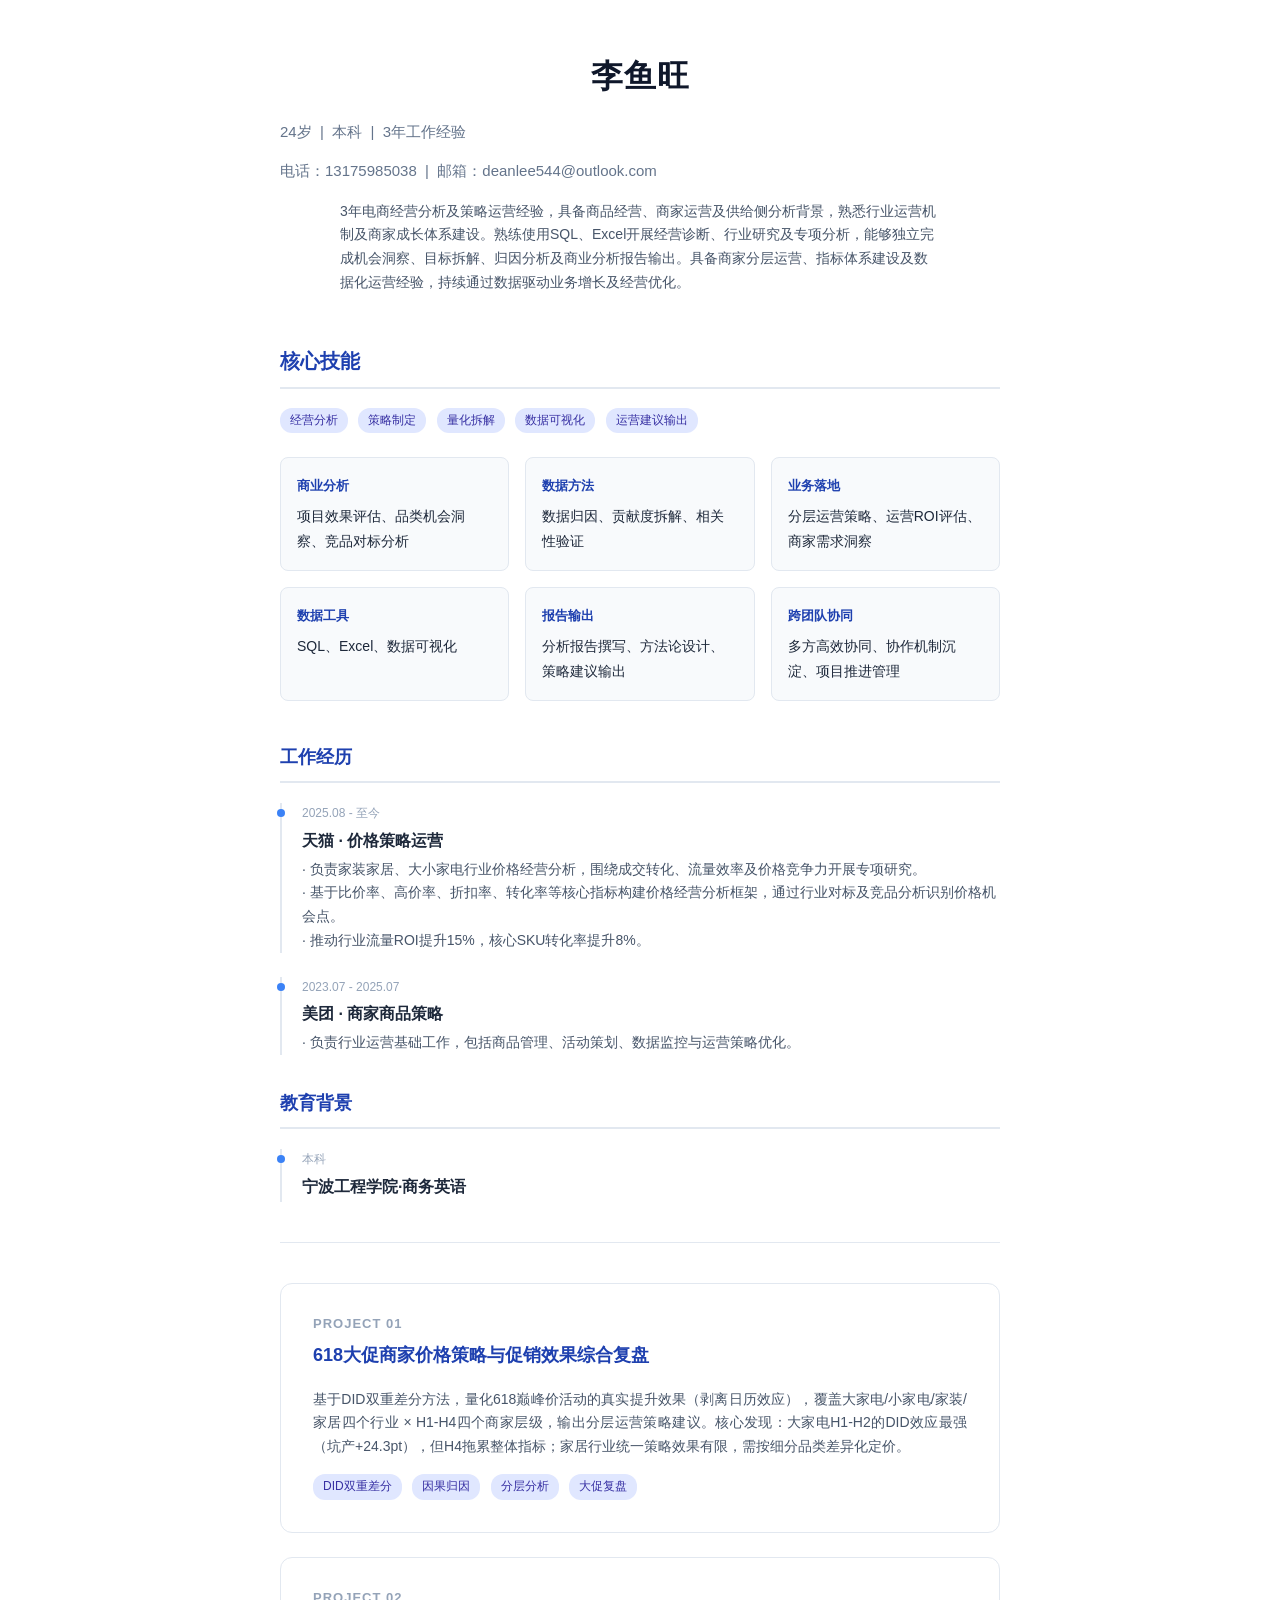
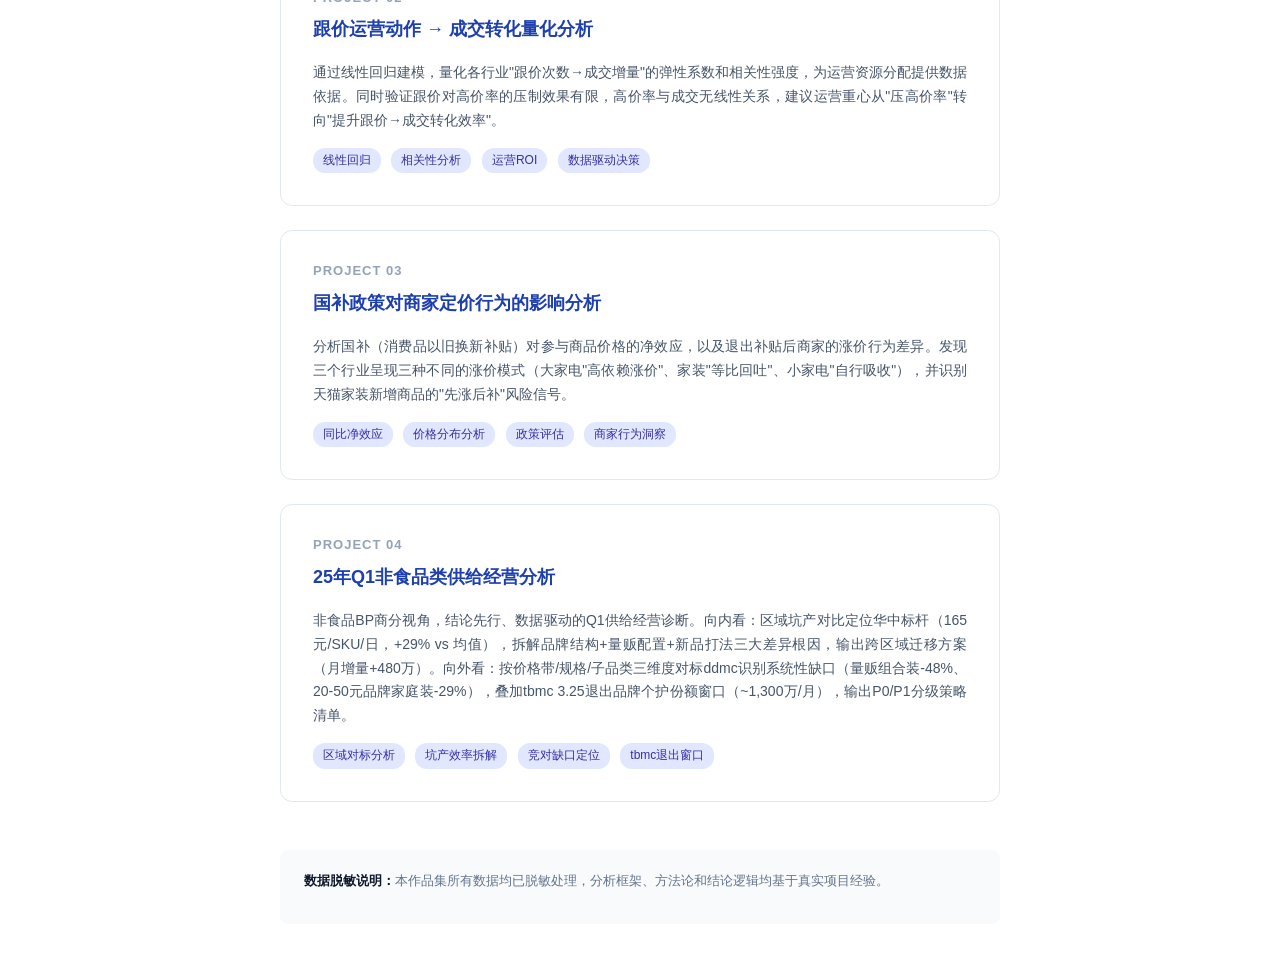
==== index.html @ 80c56539 "用户编辑简历内容，修复格式" ====
<!DOCTYPE html>
<html lang="zh-CN">
<head>
<meta charset="UTF-8">
<meta name="viewport" content="width=device-width, initial-scale=1.0">
<link rel="stylesheet" href="style.css">
<style>
  body { max-width: 800px; }
  .hero { text-align: center; margin-bottom: 48px; }
  .hero h1 { font-size: 32px; margin-bottom: 12px; }
  .hero p { color: #64748b; font-size: 15px; }
  .project-card {
    border: 1px solid #e2e8f0;
    border-radius: 12px;
    padding: 28px 32px;
    margin-bottom: 24px;
    transition: box-shadow 0.2s;
    background: #fff;
  }
  .project-card:hover {
    box-shadow: 0 4px 16px rgba(0,0,0,0.08);
  }
  .project-card h2 {
    margin-top: 0;
    border-bottom: none;
    padding-bottom: 0;
    font-size: 18px;
    color: #1e40af;
  }
  .project-card h2 a {
    color: #1e40af;
    text-decoration: none;
  }
  .project-card h2 a:hover {
    text-decoration: underline;
  }
  .project-num {
    font-size: 13px;
    color: #94a3b8;
    font-weight: 600;
    margin-bottom: 4px;
    letter-spacing: 1px;
  }
  .project-desc {
    color: #475569;
    font-size: 14px;
    line-height: 1.7;
    margin-bottom: 12px;
  }
  .project-tags {
    margin-top: 8px;
  }
  .capability {
    margin-top: 40px;
  }
  .capability-grid {
    display: grid;
    grid-template-columns: repeat(3, 1fr);
    gap: 16px;
    margin-top: 20px;
  }
  .cap-item {
    background: #f8fafc;
    border: 1px solid #e2e8f0;
    border-radius: 8px;
    padding: 16px;
    font-size: 14px;
  }
  .cap-item strong {
    display: block;
    font-size: 13px;
    color: #1e40af;
    margin-bottom: 6px;
  }
  .note {
    margin-top: 48px;
    padding: 20px 24px;
    background: #f8fafc;
    border-radius: 8px;
    font-size: 13px;
    color: #64748b;
    line-height: 1.7;
  }
</style>
</head>
<body>

<div class="hero">
  <h1>李鱼旺</h1>
  <p>24岁 &nbsp;|&nbsp; 本科 &nbsp;|&nbsp; 3年工作经验</p>
  <p>电话：13175985038 &nbsp;|&nbsp; 邮箱：deanlee544@outlook.com</p>
  <p style="margin-top:16px;color:#475569;font-size:14px;max-width:600px;margin-left:auto;margin-right:auto;line-height:1.7;text-align:left;">
  3年电商经营分析及策略运营经验，具备商品经营、商家运营及供给侧分析背景，熟悉行业运营机制及商家成长体系建设。熟练使用SQL、Excel开展经营诊断、行业研究及专项分析，能够独立完成机会洞察、目标拆解、归因分析及商业分析报告输出。具备商家分层运营、指标体系建设及数据化运营经验，持续通过数据驱动业务增长及经营优化。
  </p>
</div>

<div class="capability">
  <h2 style="border-bottom:2px solid #e2e8f0;padding-bottom:8px;">核心技能</h2>
  <span class="method-tag">经营分析</span>
    <span class="method-tag">策略制定</span>
    <span class="method-tag">量化拆解</span>
    <span class="method-tag">数据可视化</span>
    <span class="method-tag">运营建议输出</span>
  <div class="capability-grid">
    <div class="cap-item">
      <strong>商业分析</strong>
      项目效果评估、品类机会洞察、竞品对标分析
    </div>
    <div class="cap-item">
      <strong>数据方法</strong>
      数据归因、贡献度拆解、相关性验证
    </div>
    <div class="cap-item">
      <strong>业务落地</strong>
      分层运营策略、运营ROI评估、商家需求洞察
    </div>
    <div class="cap-item">
      <strong>数据工具</strong>
      SQL、Excel、数据可视化
    </div>
    <div class="cap-item">
      <strong>报告输出</strong>
      分析报告撰写、方法论设计、策略建议输出
    </div>
    <div class="cap-item">
      <strong>跨团队协同</strong>
      多方高效协同、协作机制沉淀、项目推进管理
    </div>
  </div>
</div>

<div style="max-width:800px;margin:0 auto;">
  <h2 style="border-bottom:2px solid #e2e8f0;padding-bottom:8px;font-size:18px;color:#1e40af;">工作经历</h2>
  <div style="margin-top:20px;">
    <div style="border-left:2px solid #e2e8f0;padding-left:20px;margin-bottom:24px;position:relative;">
      <div style="position:absolute;left:-5px;top:6px;width:8px;height:8px;background:#3b82f6;border-radius:50%;"></div>
      <div style="font-size:12px;color:#94a3b8;">2025.08 - 至今</div>
      <div style="font-weight:600;color:#1e293b;margin:2px 0;">天猫 · 价格策略运营</div>
      <div style="font-size:14px;color:#475569;line-height:1.7;"> · 负责家装家居、大小家电行业价格经营分析，围绕成交转化、流量效率及价格竞争力开展专项研究。</div>
      <div style="font-size:14px;color:#475569;line-height:1.7;"> · 基于比价率、高价率、折扣率、转化率等核心指标构建价格经营分析框架，通过行业对标及竞品分析识别价格机会点。</div>
      <div style="font-size:14px;color:#475569;line-height:1.7;"> · 推动行业流量ROI提升15%，核心SKU转化率提升8%。</div>
    </div>
    <div style="border-left:2px solid #e2e8f0;padding-left:20px;margin-bottom:24px;position:relative;">
      <div style="position:absolute;left:-5px;top:6px;width:8px;height:8px;background:#3b82f6;border-radius:50%;"></div>
      <div style="font-size:12px;color:#94a3b8;">2023.07 - 2025.07</div>
      <div style="font-weight:600;color:#1e293b;margin:2px 0;">美团 · 商家商品策略</div>
      <div style="font-size:14px;color:#475569;line-height:1.7;">· 负责行业运营基础工作，包括商品管理、活动策划、数据监控与运营策略优化。</div>
    </div>
  </div>

  <h2 style="border-bottom:2px solid #e2e8f0;padding-bottom:8px;font-size:18px;color:#1e40af;margin-top:32px;">教育背景</h2>
  <div style="margin-top:20px;">
    <div style="border-left:2px solid #e2e8f0;padding-left:20px;margin-bottom:24px;position:relative;">
      <div style="position:absolute;left:-5px;top:6px;width:8px;height:8px;background:#3b82f6;border-radius:50%;"></div>
      <div style="font-size:12px;color:#94a3b8;">本科</div>
      <div style="font-weight:600;color:#1e293b;margin:2px 0;">宁波工程学院·商务英语</div>
    </div>
  </div>

<hr style="border:none;border-top:1px solid #e2e8f0;margin:40px 0;">

<div class="project-card">
  <div class="project-num">PROJECT 01</div>
  <h2><a href="01_618大促商家价格策略与促销效果复盘.html">618大促商家价格策略与促销效果综合复盘</a></h2>
  <p class="project-desc">
    基于DID双重差分方法，量化618巅峰价活动的真实提升效果（剥离日历效应），覆盖大家电/小家电/家装/家居四个行业 × H1-H4四个商家层级，输出分层运营策略建议。核心发现：大家电H1-H2的DID效应最强（坑产+24.3pt），但H4拖累整体指标；家居行业统一策略效果有限，需按细分品类差异化定价。
  </p>
  <div class="project-tags">
    <span class="method-tag">DID双重差分</span>
    <span class="method-tag">因果归因</span>
    <span class="method-tag">分层分析</span>
    <span class="method-tag">大促复盘</span>
  </div>
</div>

<div class="project-card">
  <div class="project-num">PROJECT 02</div>
  <h2><a href="02_跟价运营动作与成交转化量化分析.html">跟价运营动作 → 成交转化量化分析</a></h2>
  <p class="project-desc">
    通过线性回归建模，量化各行业"跟价次数→成交增量"的弹性系数和相关性强度，为运营资源分配提供数据依据。同时验证跟价对高价率的压制效果有限，高价率与成交无线性关系，建议运营重心从"压高价率"转向"提升跟价→成交转化效率"。
  </p>
  <div class="project-tags">
    <span class="method-tag">线性回归</span>
    <span class="method-tag">相关性分析</span>
    <span class="method-tag">运营ROI</span>
    <span class="method-tag">数据驱动决策</span>
  </div>
</div>

<div class="project-card">
  <div class="project-num">PROJECT 03</div>
  <h2><a href="03_国补政策对商家定价行为的影响分析.html">国补政策对商家定价行为的影响分析</a></h2>
  <p class="project-desc">
    分析国补（消费品以旧换新补贴）对参与商品价格的净效应，以及退出补贴后商家的涨价行为差异。发现三个行业呈现三种不同的涨价模式（大家电"高依赖涨价"、家装"等比回吐"、小家电"自行吸收"），并识别天猫家装新增商品的"先涨后补"风险信号。
  </p>
  <div class="project-tags">
    <span class="method-tag">同比净效应</span>
    <span class="method-tag">价格分布分析</span>
    <span class="method-tag">政策评估</span>
    <span class="method-tag">商家行为洞察</span>
  </div>
</div>

<div class="project-card">
  <div class="project-num">PROJECT 04</div>
  <h2><a href="04_非食品类机会点分析与运营策略.html">25年Q1非食品类供给经营分析</a></h2>
  <p class="project-desc">
    非食品BP商分视角，结论先行、数据驱动的Q1供给经营诊断。向内看：区域坑产对比定位华中标杆（165元/SKU/日，+29% vs 均值），拆解品牌结构+量贩配置+新品打法三大差异根因，输出跨区域迁移方案（月增量+480万）。向外看：按价格带/规格/子品类三维度对标ddmc识别系统性缺口（量贩组合装-48%、20-50元品牌家庭装-29%），叠加tbmc 3.25退出品牌个护份额窗口（~1,300万/月），输出P0/P1分级策略清单。
  </p>
  <div class="project-tags">
    <span class="method-tag">区域对标分析</span>
    <span class="method-tag">坑产效率拆解</span>
    <span class="method-tag">竞对缺口定位</span>
    <span class="method-tag">tbmc退出窗口</span>
  </div>
</div>

<div class="note">
  <p><strong>数据脱敏说明：</strong>本作品集所有数据均已脱敏处理，分析框架、方法论和结论逻辑均基于真实项目经验。</p>
</div>

</body>
</html>
---- style.css ----
* {
  margin: 0;
  padding: 0;
  box-sizing: border-box;
}
body {
  font-family: "PingFang SC", "Hiragino Sans GB", "Microsoft YaHei", "Noto Sans SC", sans-serif;
  line-height: 1.8;
  color: #1e293b;
  background: #ffffff;
  max-width: 900px;
  margin: 0 auto;
  padding: 48px 40px;
}
h1 {
  font-size: 28px;
  color: #0f172a;
  margin-bottom: 4px;
  letter-spacing: 1px;
}
h2 {
  font-size: 20px;
  color: #1e40af;
  margin-top: 40px;
  margin-bottom: 16px;
  padding-bottom: 8px;
  border-bottom: 2px solid #e2e8f0;
}
h3 {
  font-size: 16px;
  color: #334155;
  margin-top: 28px;
  margin-bottom: 12px;
}
p {
  margin-bottom: 12px;
  text-align: justify;
}
table {
  width: 100%;
  border-collapse: collapse;
  margin: 16px 0;
  font-size: 14px;
}
th {
  background: #f1f5f9;
  color: #334155;
  font-weight: 600;
  padding: 10px 12px;
  text-align: center;
  border: 1px solid #e2e8f0;
}
td {
  padding: 8px 12px;
  text-align: center;
  border: 1px solid #e2e8f0;
}
tr:nth-child(even) td {
  background: #f8fafc;
}
ul, ol {
  margin: 12px 0 12px 24px;
}
li {
  margin-bottom: 6px;
}
strong {
  color: #0f172a;
}
.meta {
  color: #64748b;
  font-size: 13px;
  margin-bottom: 8px;
}
.highlight-box {
  background: #eff6ff;
  border-left: 4px solid #3b82f6;
  padding: 16px 20px;
  margin: 20px 0;
  border-radius: 0 8px 8px 0;
}
.highlight-box p {
  margin-bottom: 4px;
}
.warning-box {
  background: #fffbeb;
  border-left: 4px solid #f59e0b;
  padding: 16px 20px;
  margin: 20px 0;
  border-radius: 0 8px 8px 0;
}
.insight-box {
  background: #f0fdf4;
  border-left: 4px solid #22c55e;
  padding: 16px 20px;
  margin: 20px 0;
  border-radius: 0 8px 8px 0;
}
.chart-container {
  margin: 24px 0;
  padding: 20px;
  background: #fafbfc;
  border-radius: 8px;
  border: 1px solid #e2e8f0;
}
.chart-title {
  font-size: 14px;
  font-weight: 600;
  color: #334155;
  margin-bottom: 12px;
  text-align: center;
}
.kpi-grid {
  display: grid;
  grid-template-columns: repeat(4, 1fr);
  gap: 16px;
  margin: 24px 0;
}
.kpi-card {
  background: #f8fafc;
  border: 1px solid #e2e8f0;
  border-radius: 8px;
  padding: 16px;
  text-align: center;
}
.kpi-value {
  font-size: 28px;
  font-weight: 700;
  color: #1e40af;
}
.kpi-label {
  font-size: 12px;
  color: #64748b;
  margin-top: 4px;
}
.kpi-change {
  font-size: 12px;
  margin-top: 4px;
}
.kpi-change.up { color: #16a34a; }
.kpi-change.down { color: #dc2626; }
.footer {
  margin-top: 48px;
  padding-top: 16px;
  border-top: 1px solid #e2e8f0;
  font-size: 12px;
  color: #94a3b8;
  text-align: center;
}
.method-tag {
  display: inline-block;
  background: #e0e7ff;
  color: #3730a3;
  font-size: 12px;
  padding: 2px 10px;
  border-radius: 12px;
  margin-right: 6px;
  margin-bottom: 4px;
}
.section-intro {
  color: #475569;
  font-size: 14px;
  margin-bottom: 20px;
}
@media print {
  body { max-width: 100%; padding: 20px; }
  h2 { page-break-before: auto; }
  .chart-container { page-break-inside: avoid; }
  table { page-break-inside: avoid; }
}
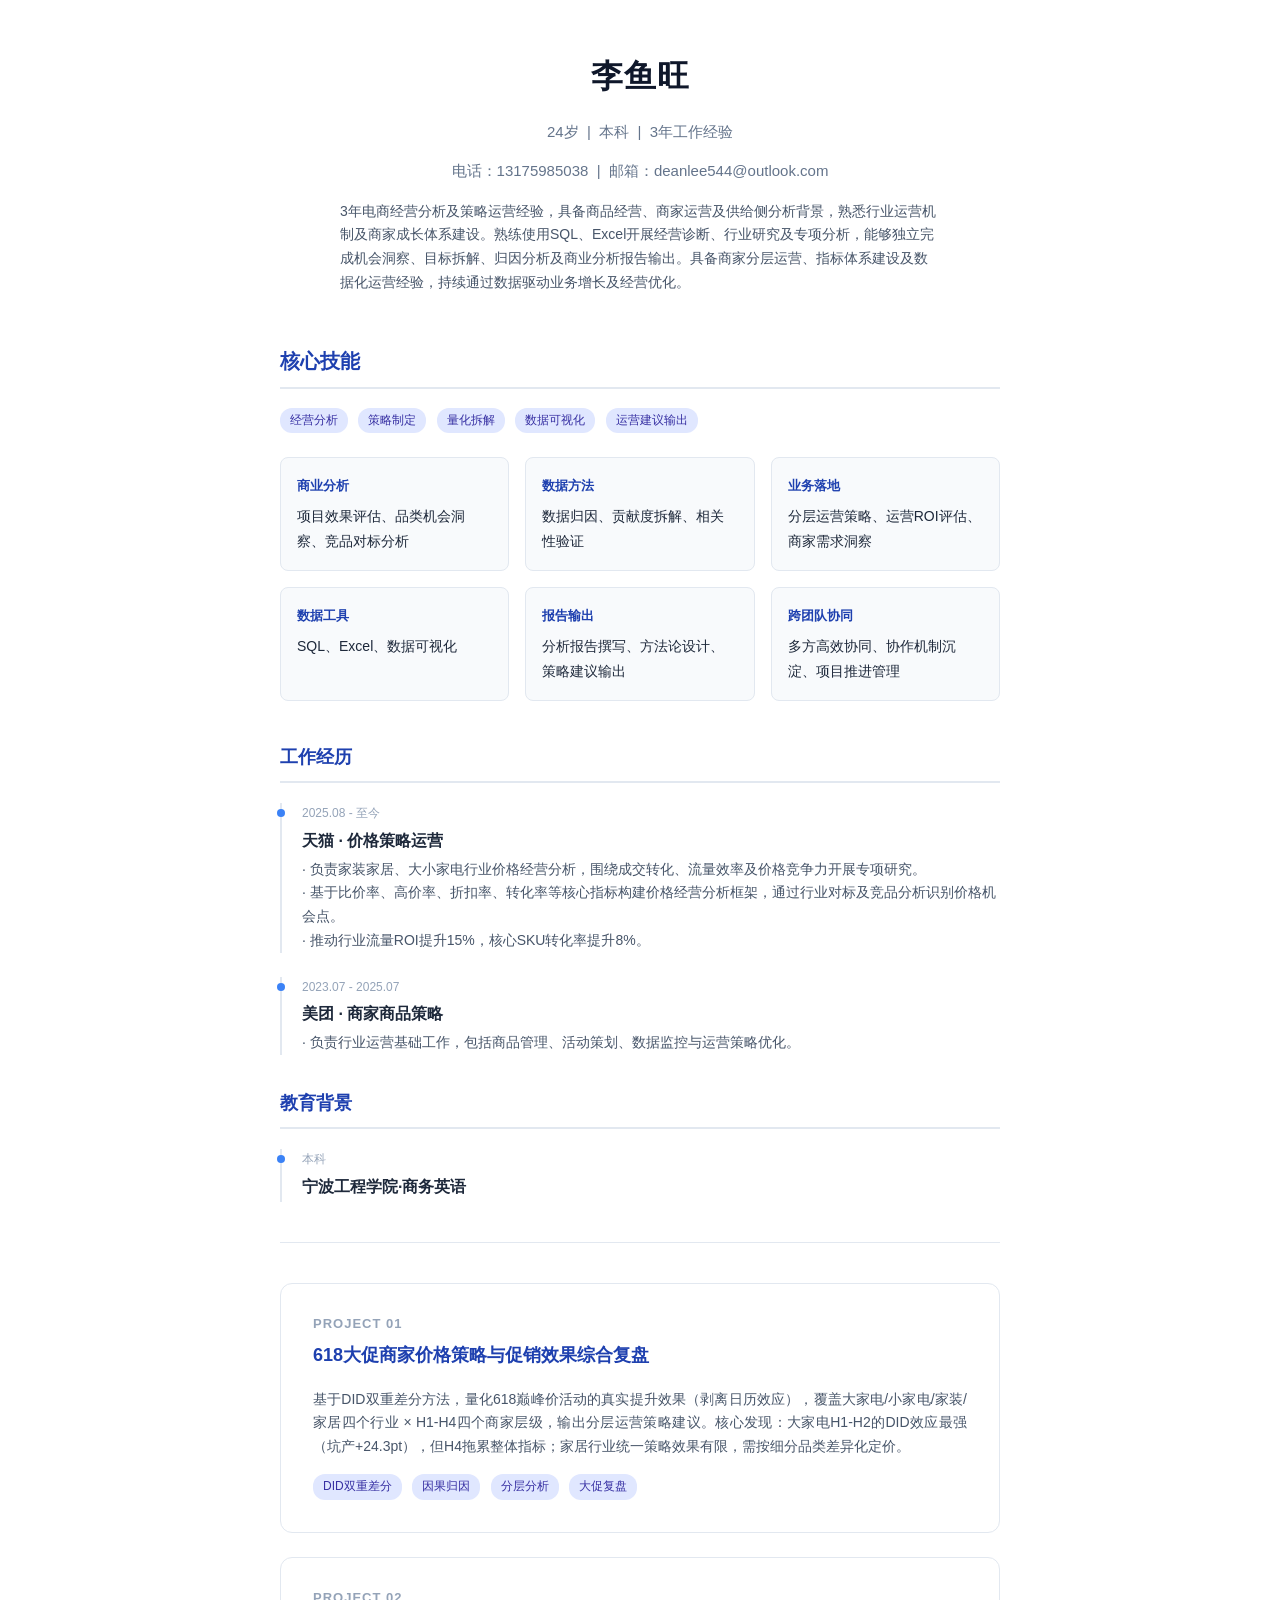
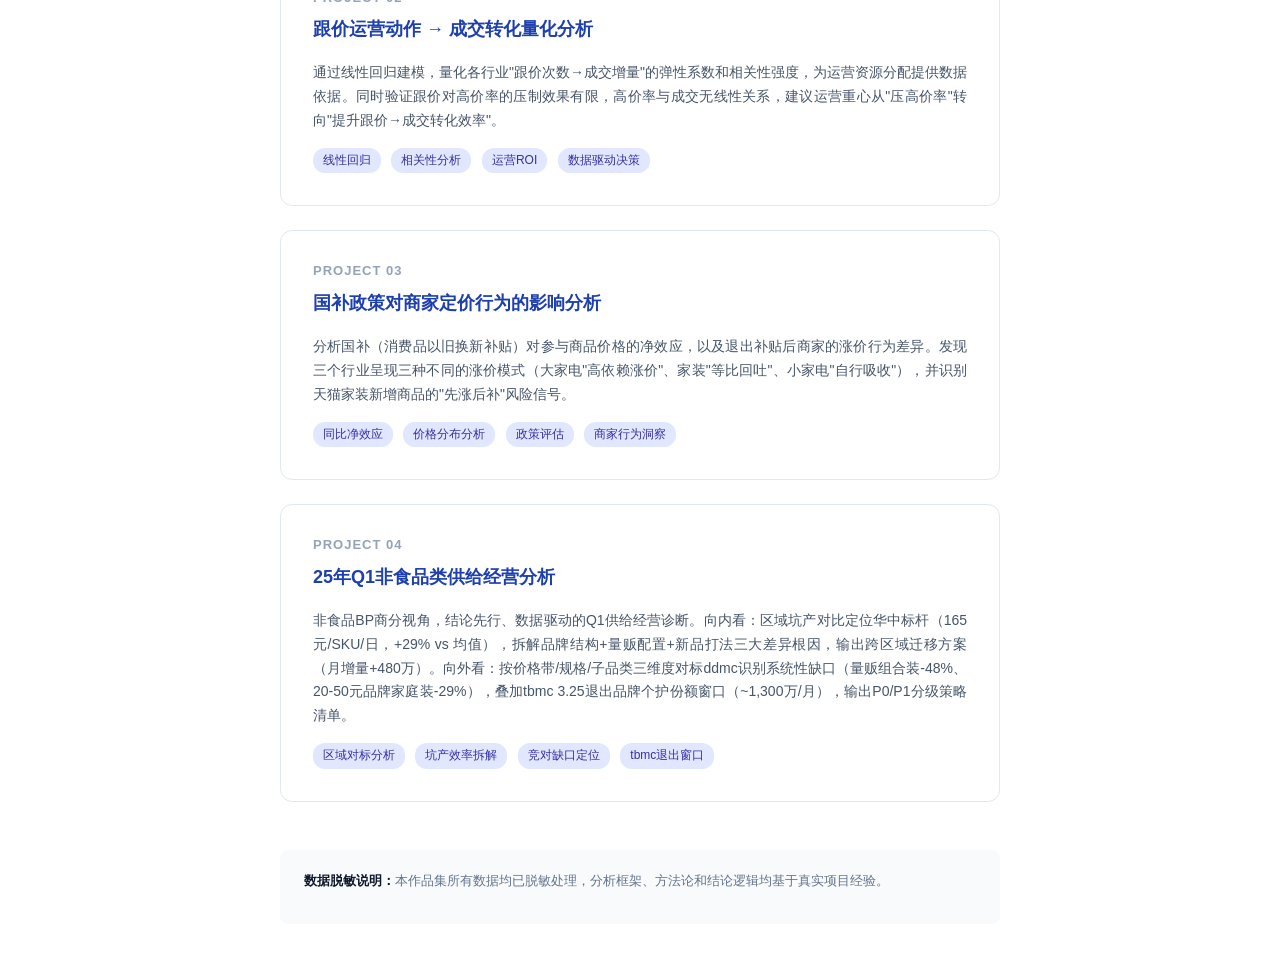
==== commit 23fa3664: "修复hero区域居中对齐（覆盖全局justify）" ====
--- a/index.html
+++ b/index.html
@@ -7,6 +7,7 @@
 <style>
   body { max-width: 800px; }
   .hero { text-align: center; margin-bottom: 48px; }
+  .hero p { text-align: center; }
   .hero h1 { font-size: 32px; margin-bottom: 12px; }
   .hero p { color: #64748b; font-size: 15px; }
   .project-card {
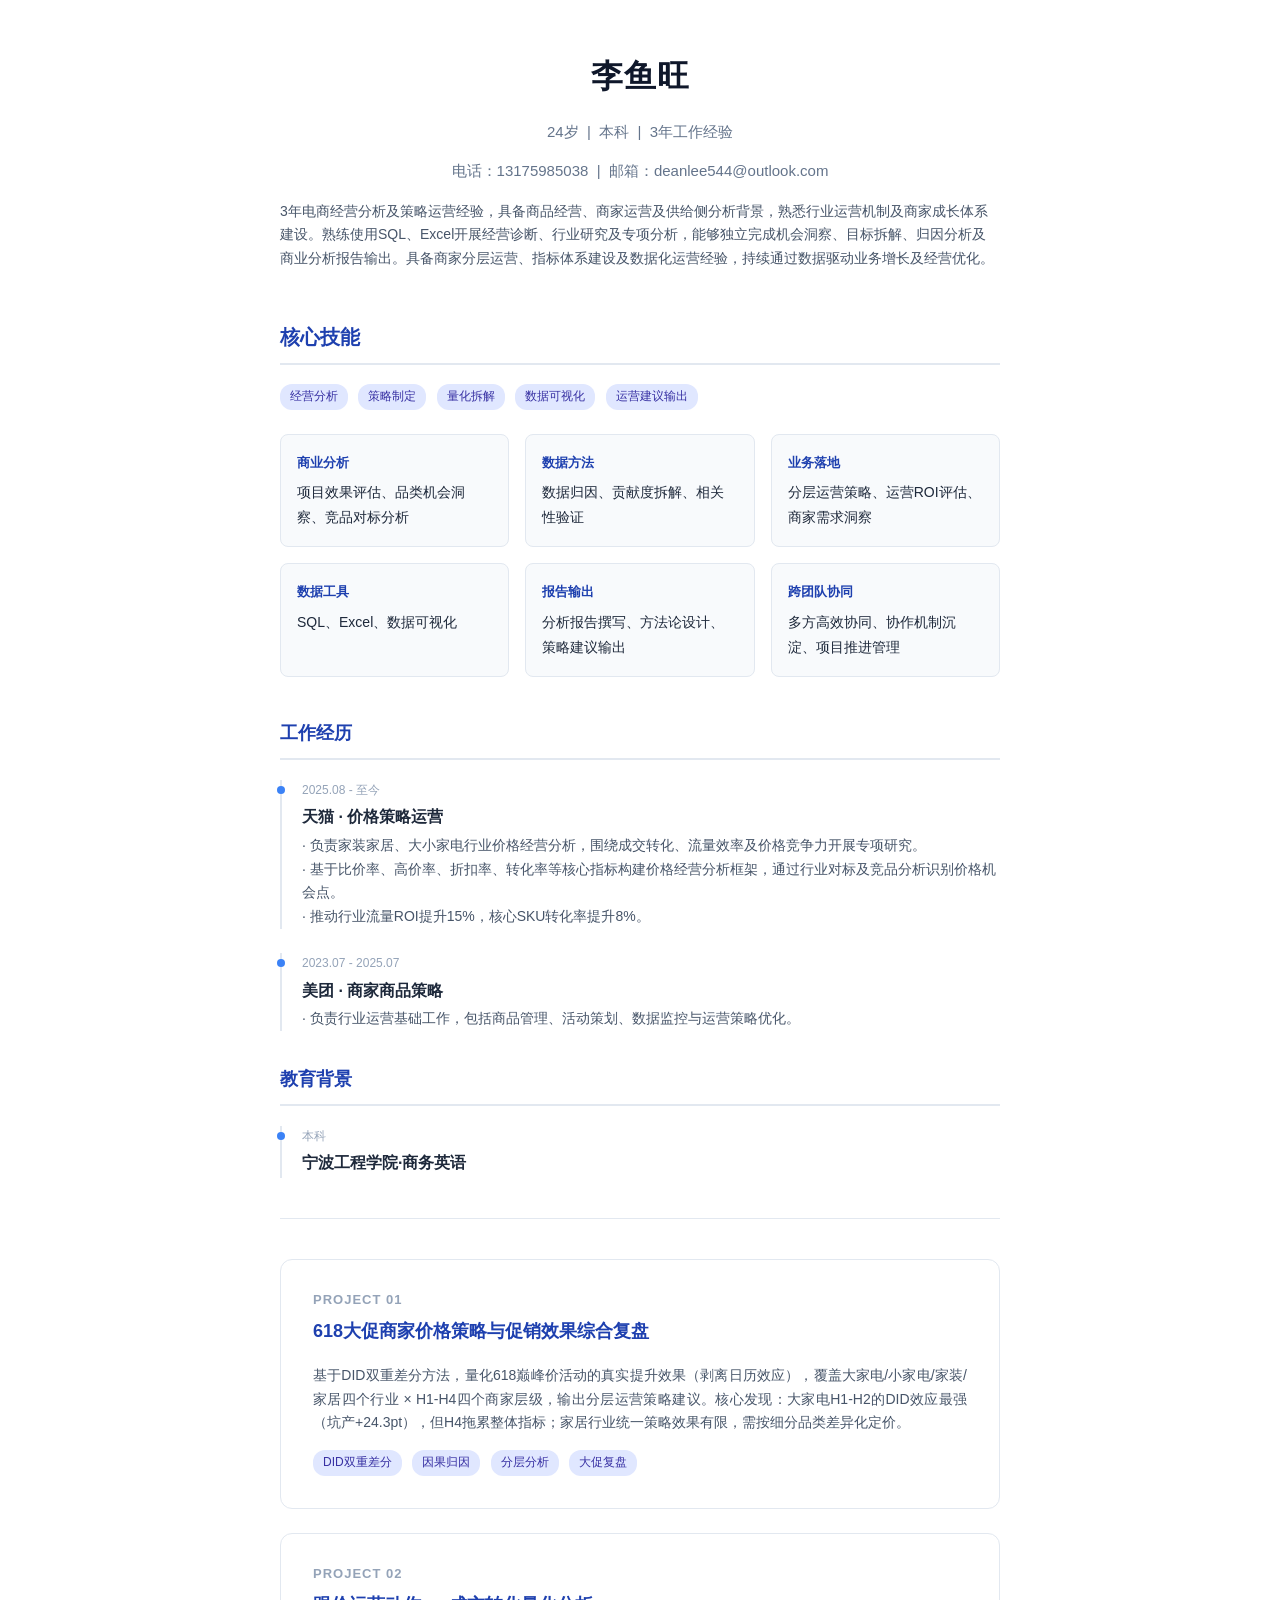
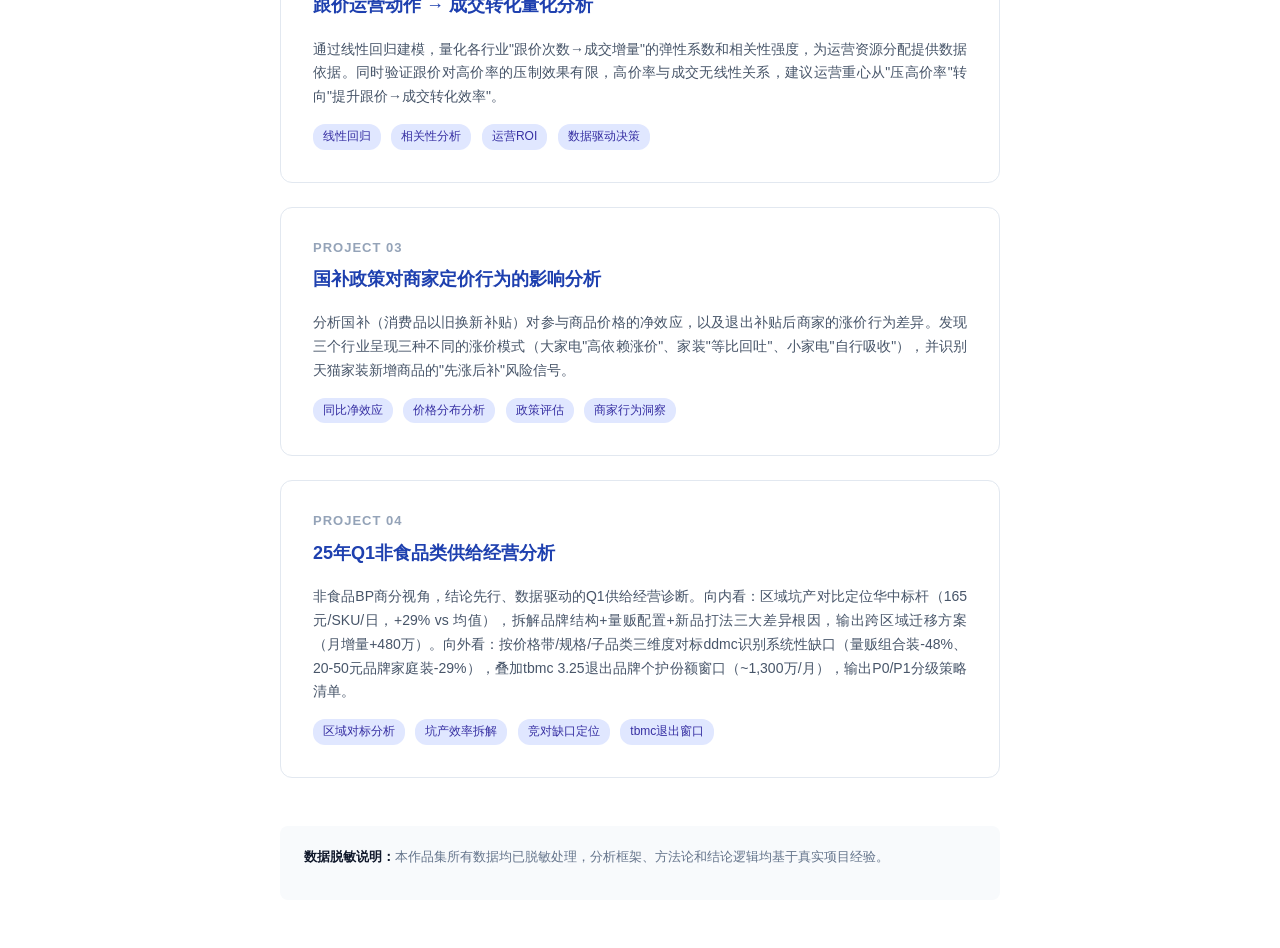
==== commit 0051553c: "修复介绍段落宽度，去掉max-width和居中margin" ====
--- a/index.html
+++ b/index.html
@@ -90,7 +90,7 @@
   <h1>李鱼旺</h1>
   <p>24岁 &nbsp;|&nbsp; 本科 &nbsp;|&nbsp; 3年工作经验</p>
   <p>电话：13175985038 &nbsp;|&nbsp; 邮箱：deanlee544@outlook.com</p>
-  <p style="margin-top:16px;color:#475569;font-size:14px;max-width:600px;margin-left:auto;margin-right:auto;line-height:1.7;text-align:left;">
+  <p style="margin-top:16px;color:#475569;font-size:14px;line-height:1.7;text-align:left;">
   3年电商经营分析及策略运营经验，具备商品经营、商家运营及供给侧分析背景，熟悉行业运营机制及商家成长体系建设。熟练使用SQL、Excel开展经营诊断、行业研究及专项分析，能够独立完成机会洞察、目标拆解、归因分析及商业分析报告输出。具备商家分层运营、指标体系建设及数据化运营经验，持续通过数据驱动业务增长及经营优化。
   </p>
 </div>
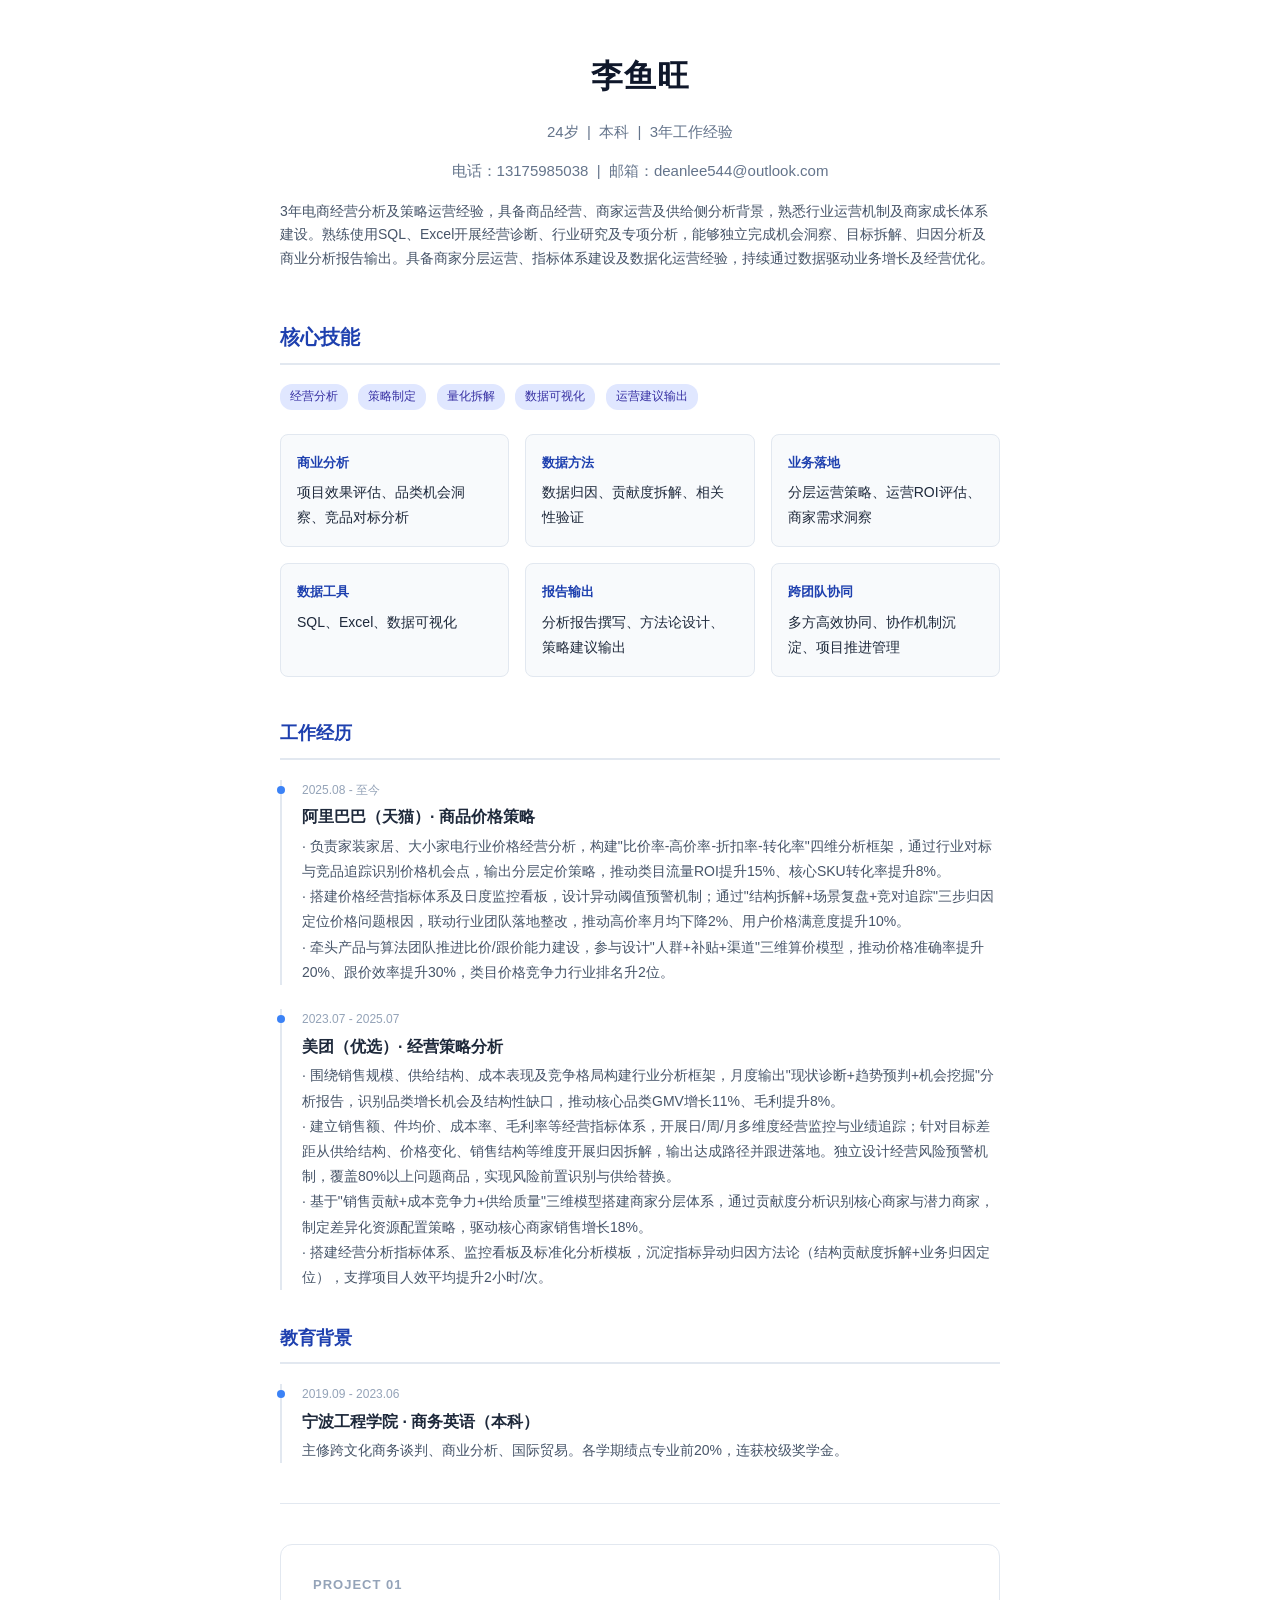
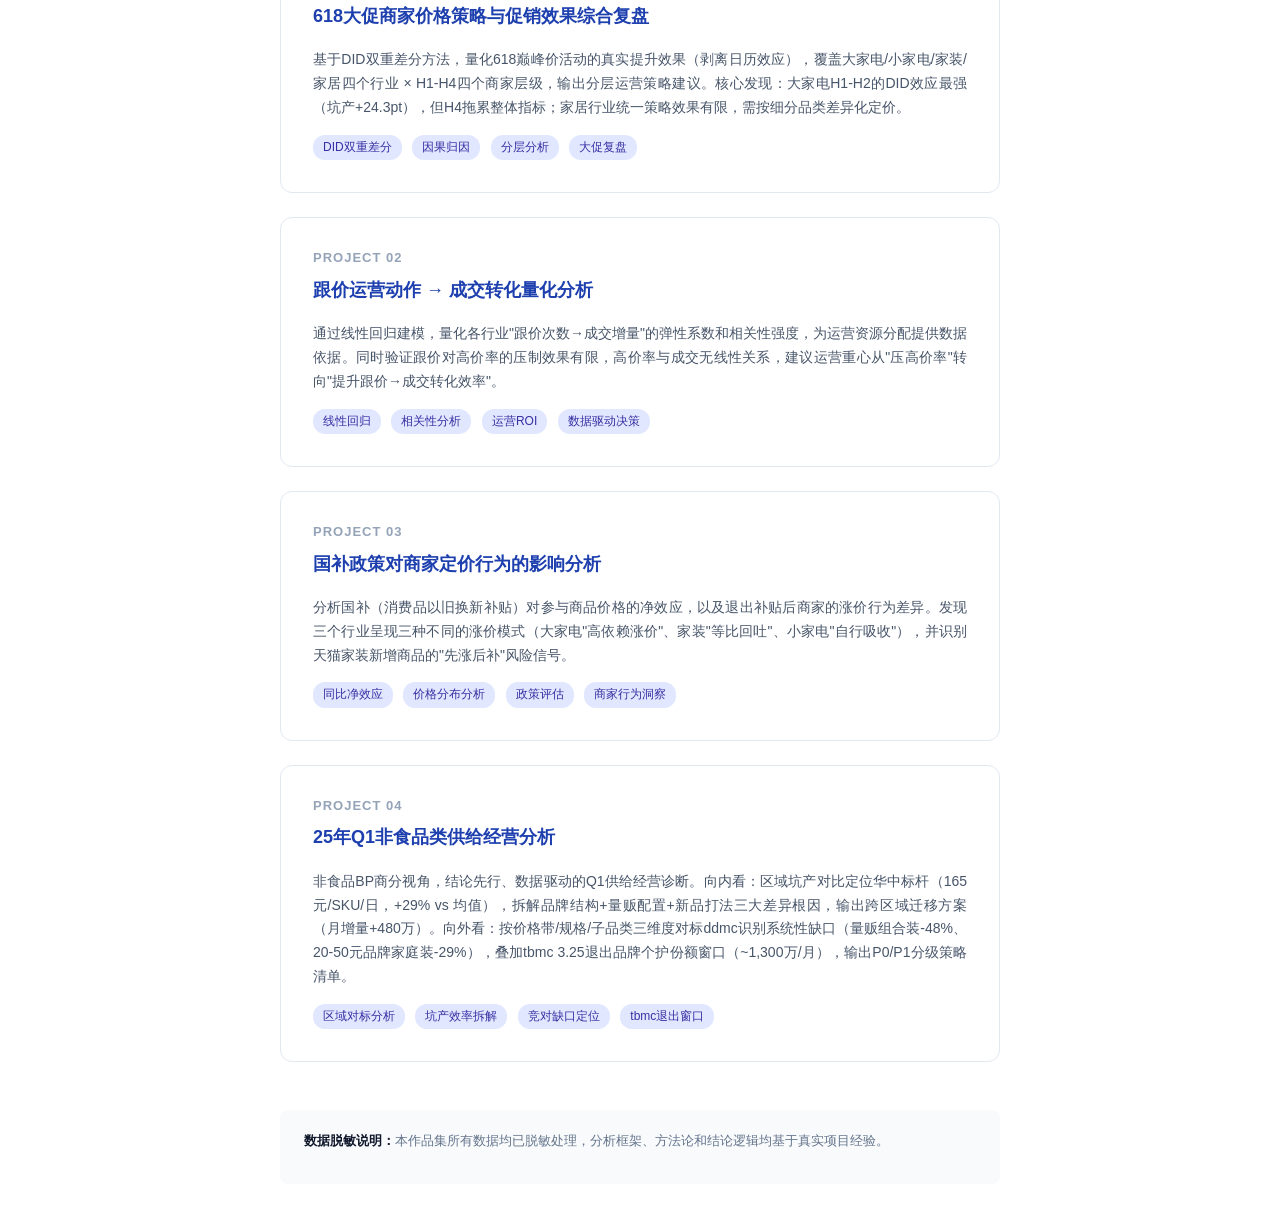
==== commit 4fedd268: "重写工作经历：商分视角，突出分析框架与量化成果" ====
--- a/index.html
+++ b/index.html
@@ -136,16 +136,19 @@
     <div style="border-left:2px solid #e2e8f0;padding-left:20px;margin-bottom:24px;position:relative;">
       <div style="position:absolute;left:-5px;top:6px;width:8px;height:8px;background:#3b82f6;border-radius:50%;"></div>
       <div style="font-size:12px;color:#94a3b8;">2025.08 - 至今</div>
-      <div style="font-weight:600;color:#1e293b;margin:2px 0;">天猫 · 价格策略运营</div>
-      <div style="font-size:14px;color:#475569;line-height:1.7;"> · 负责家装家居、大小家电行业价格经营分析，围绕成交转化、流量效率及价格竞争力开展专项研究。</div>
-      <div style="font-size:14px;color:#475569;line-height:1.7;"> · 基于比价率、高价率、折扣率、转化率等核心指标构建价格经营分析框架，通过行业对标及竞品分析识别价格机会点。</div>
-      <div style="font-size:14px;color:#475569;line-height:1.7;"> · 推动行业流量ROI提升15%，核心SKU转化率提升8%。</div>
+      <div style="font-weight:600;color:#1e293b;margin:2px 0;">阿里巴巴（天猫）· 商品价格策略</div>
+      <div style="font-size:14px;color:#475569;line-height:1.8;"> · 负责家装家居、大小家电行业价格经营分析，构建"比价率-高价率-折扣率-转化率"四维分析框架，通过行业对标与竞品追踪识别价格机会点，输出分层定价策略，推动类目流量ROI提升15%、核心SKU转化率提升8%。</div>
+      <div style="font-size:14px;color:#475569;line-height:1.8;"> · 搭建价格经营指标体系及日度监控看板，设计异动阈值预警机制；通过"结构拆解+场景复盘+竞对追踪"三步归因定位价格问题根因，联动行业团队落地整改，推动高价率月均下降2%、用户价格满意度提升10%。</div>
+      <div style="font-size:14px;color:#475569;line-height:1.8;"> · 牵头产品与算法团队推进比价/跟价能力建设，参与设计"人群+补贴+渠道"三维算价模型，推动价格准确率提升20%、跟价效率提升30%，类目价格竞争力行业排名升2位。</div>
     </div>
     <div style="border-left:2px solid #e2e8f0;padding-left:20px;margin-bottom:24px;position:relative;">
       <div style="position:absolute;left:-5px;top:6px;width:8px;height:8px;background:#3b82f6;border-radius:50%;"></div>
       <div style="font-size:12px;color:#94a3b8;">2023.07 - 2025.07</div>
-      <div style="font-weight:600;color:#1e293b;margin:2px 0;">美团 · 商家商品策略</div>
-      <div style="font-size:14px;color:#475569;line-height:1.7;">· 负责行业运营基础工作，包括商品管理、活动策划、数据监控与运营策略优化。</div>
+      <div style="font-weight:600;color:#1e293b;margin:2px 0;">美团（优选）· 经营策略分析</div>
+      <div style="font-size:14px;color:#475569;line-height:1.8;"> · 围绕销售规模、供给结构、成本表现及竞争格局构建行业分析框架，月度输出"现状诊断+趋势预判+机会挖掘"分析报告，识别品类增长机会及结构性缺口，推动核心品类GMV增长11%、毛利提升8%。</div>
+      <div style="font-size:14px;color:#475569;line-height:1.8;"> · 建立销售额、件均价、成本率、毛利率等经营指标体系，开展日/周/月多维度经营监控与业绩追踪；针对目标差距从供给结构、价格变化、销售结构等维度开展归因拆解，输出达成路径并跟进落地。独立设计经营风险预警机制，覆盖80%以上问题商品，实现风险前置识别与供给替换。</div>
+      <div style="font-size:14px;color:#475569;line-height:1.8;"> · 基于"销售贡献+成本竞争力+供给质量"三维模型搭建商家分层体系，通过贡献度分析识别核心商家与潜力商家，制定差异化资源配置策略，驱动核心商家销售增长18%。</div>
+      <div style="font-size:14px;color:#475569;line-height:1.8;"> · 搭建经营分析指标体系、监控看板及标准化分析模板，沉淀指标异动归因方法论（结构贡献度拆解+业务归因定位），支撑项目人效平均提升2小时/次。</div>
     </div>
   </div>
 
@@ -153,8 +156,9 @@
   <div style="margin-top:20px;">
     <div style="border-left:2px solid #e2e8f0;padding-left:20px;margin-bottom:24px;position:relative;">
       <div style="position:absolute;left:-5px;top:6px;width:8px;height:8px;background:#3b82f6;border-radius:50%;"></div>
-      <div style="font-size:12px;color:#94a3b8;">本科</div>
-      <div style="font-weight:600;color:#1e293b;margin:2px 0;">宁波工程学院·商务英语</div>
+      <div style="font-size:12px;color:#94a3b8;">2019.09 - 2023.06</div>
+      <div style="font-weight:600;color:#1e293b;margin:2px 0;">宁波工程学院 · 商务英语（本科）</div>
+      <div style="font-size:14px;color:#475569;line-height:1.7;">主修跨文化商务谈判、商业分析、国际贸易。各学期绩点专业前20%，连获校级奖学金。</div>
     </div>
   </div>
 
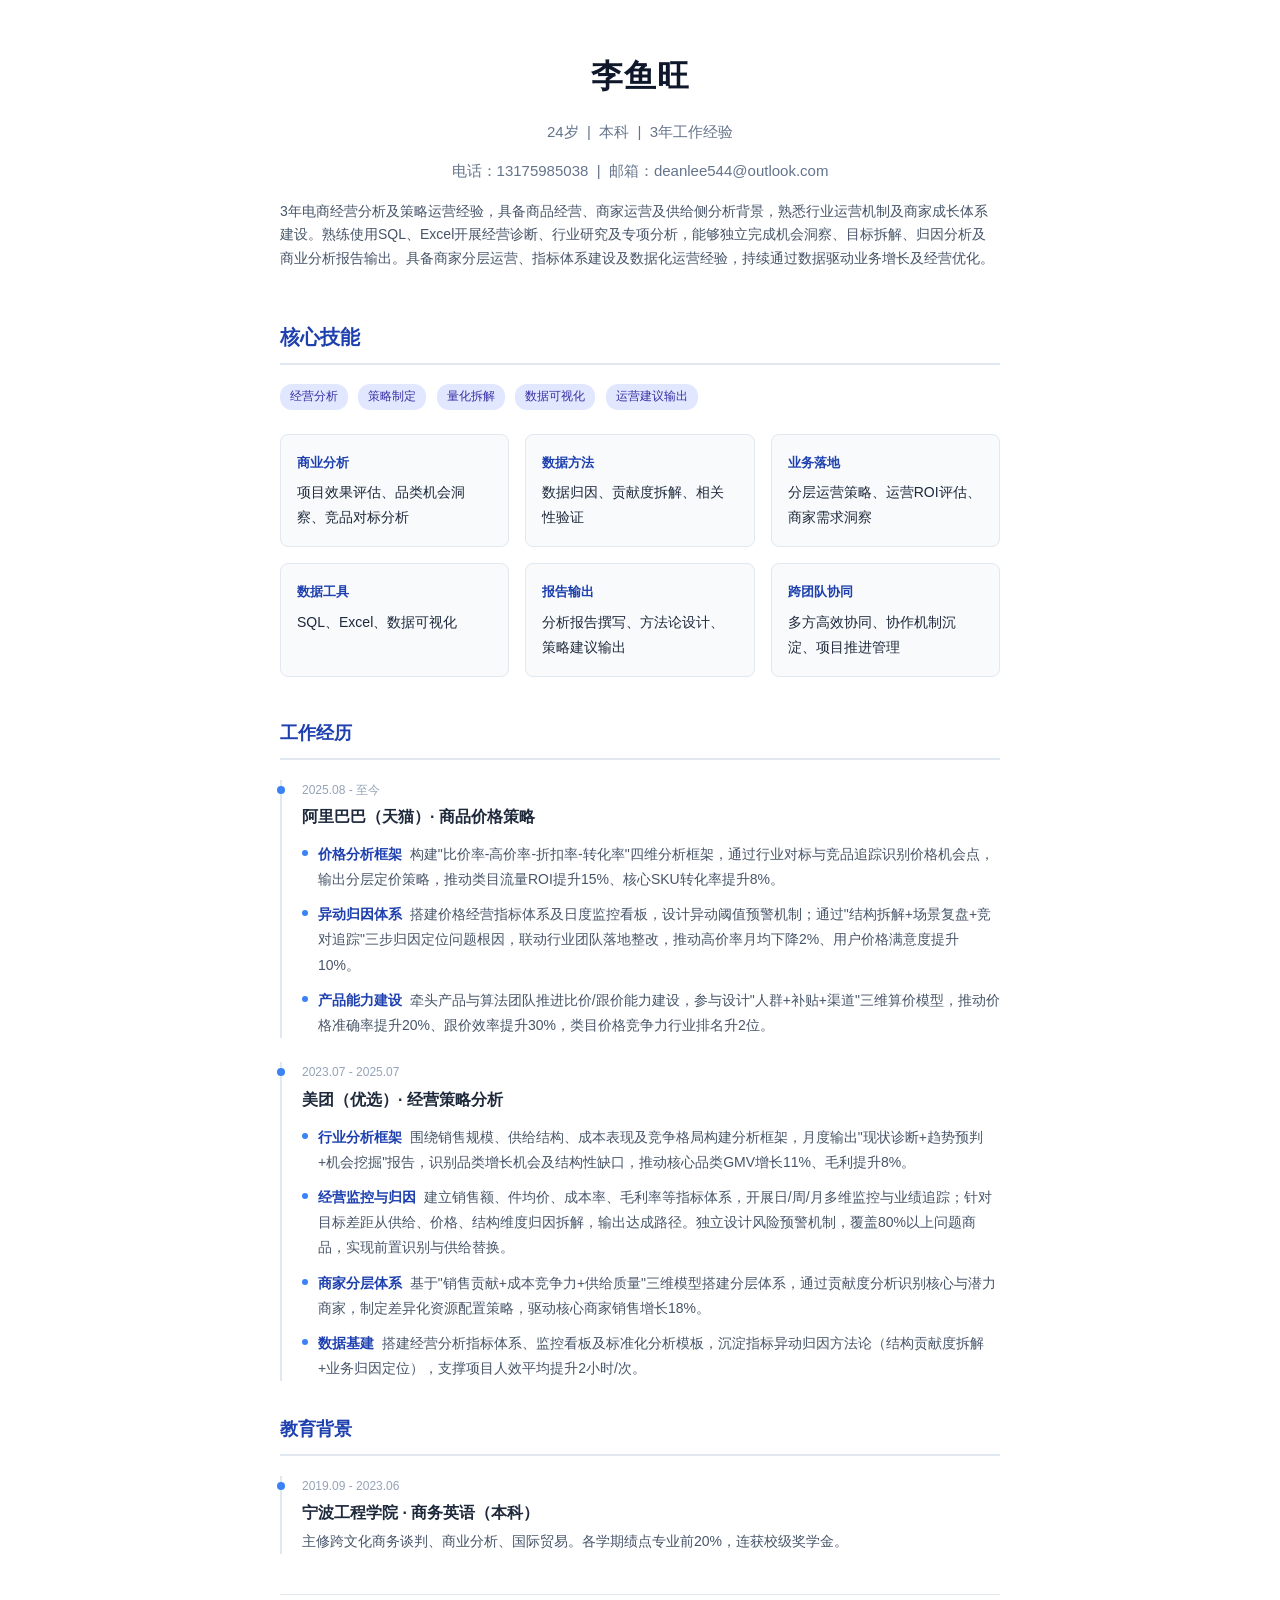
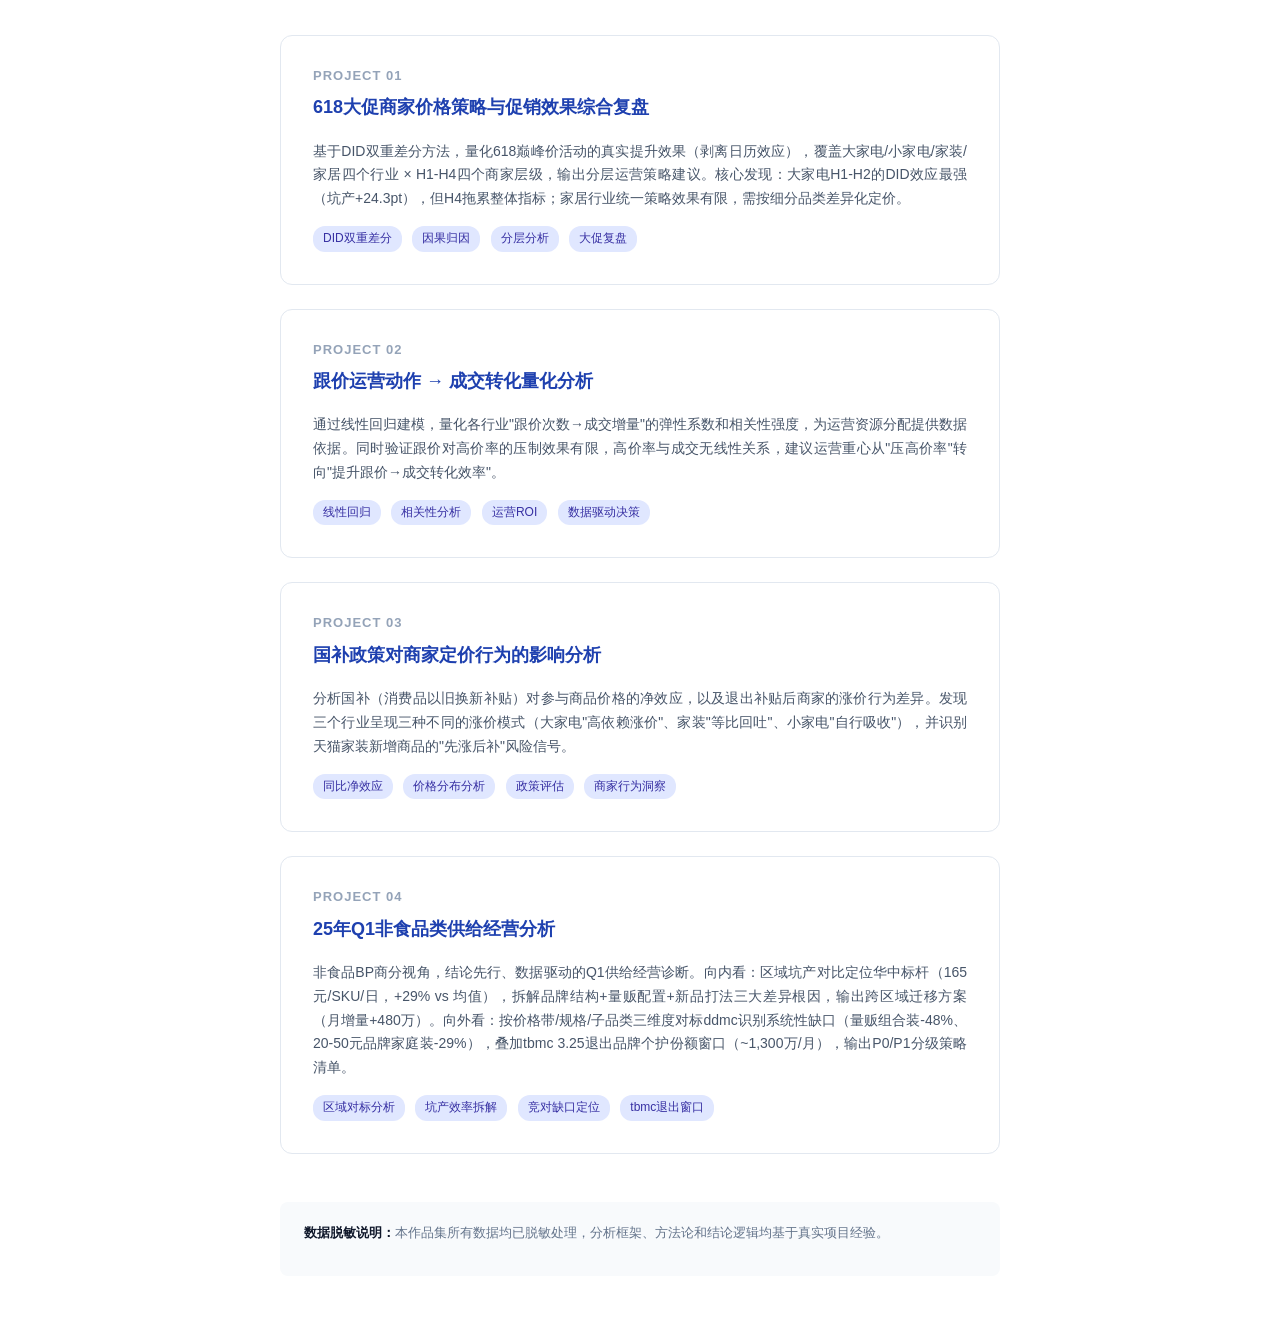
==== commit 9954b602: "优化工作经历排版：蓝色标签+圆点bullet" ====
--- a/index.html
+++ b/index.html
@@ -137,18 +137,22 @@
       <div style="position:absolute;left:-5px;top:6px;width:8px;height:8px;background:#3b82f6;border-radius:50%;"></div>
       <div style="font-size:12px;color:#94a3b8;">2025.08 - 至今</div>
       <div style="font-weight:600;color:#1e293b;margin:2px 0;">阿里巴巴（天猫）· 商品价格策略</div>
-      <div style="font-size:14px;color:#475569;line-height:1.8;"> · 负责家装家居、大小家电行业价格经营分析，构建"比价率-高价率-折扣率-转化率"四维分析框架，通过行业对标与竞品追踪识别价格机会点，输出分层定价策略，推动类目流量ROI提升15%、核心SKU转化率提升8%。</div>
-      <div style="font-size:14px;color:#475569;line-height:1.8;"> · 搭建价格经营指标体系及日度监控看板，设计异动阈值预警机制；通过"结构拆解+场景复盘+竞对追踪"三步归因定位价格问题根因，联动行业团队落地整改，推动高价率月均下降2%、用户价格满意度提升10%。</div>
-      <div style="font-size:14px;color:#475569;line-height:1.8;"> · 牵头产品与算法团队推进比价/跟价能力建设，参与设计"人群+补贴+渠道"三维算价模型，推动价格准确率提升20%、跟价效率提升30%，类目价格竞争力行业排名升2位。</div>
+      <div style="margin-top:10px;">
+        <div style="display:flex;align-items:flex-start;margin-bottom:10px;"><span style="display:inline-block;width:6px;height:6px;background:#3b82f6;border-radius:50%;margin-top:8px;margin-right:10px;flex-shrink:0;"></span><div style="font-size:14px;color:#475569;line-height:1.8;"><strong style="color:#1e40af;">价格分析框架</strong>&nbsp;&nbsp;构建"比价率-高价率-折扣率-转化率"四维分析框架，通过行业对标与竞品追踪识别价格机会点，输出分层定价策略，推动类目流量ROI提升15%、核心SKU转化率提升8%。</div></div>
+        <div style="display:flex;align-items:flex-start;margin-bottom:10px;"><span style="display:inline-block;width:6px;height:6px;background:#3b82f6;border-radius:50%;margin-top:8px;margin-right:10px;flex-shrink:0;"></span><div style="font-size:14px;color:#475569;line-height:1.8;"><strong style="color:#1e40af;">异动归因体系</strong>&nbsp;&nbsp;搭建价格经营指标体系及日度监控看板，设计异动阈值预警机制；通过"结构拆解+场景复盘+竞对追踪"三步归因定位问题根因，联动行业团队落地整改，推动高价率月均下降2%、用户价格满意度提升10%。</div></div>
+        <div style="display:flex;align-items:flex-start;margin-bottom:10px;"><span style="display:inline-block;width:6px;height:6px;background:#3b82f6;border-radius:50%;margin-top:8px;margin-right:10px;flex-shrink:0;"></span><div style="font-size:14px;color:#475569;line-height:1.8;"><strong style="color:#1e40af;">产品能力建设</strong>&nbsp;&nbsp;牵头产品与算法团队推进比价/跟价能力建设，参与设计"人群+补贴+渠道"三维算价模型，推动价格准确率提升20%、跟价效率提升30%，类目价格竞争力行业排名升2位。</div></div>
+      </div>
     </div>
     <div style="border-left:2px solid #e2e8f0;padding-left:20px;margin-bottom:24px;position:relative;">
       <div style="position:absolute;left:-5px;top:6px;width:8px;height:8px;background:#3b82f6;border-radius:50%;"></div>
       <div style="font-size:12px;color:#94a3b8;">2023.07 - 2025.07</div>
       <div style="font-weight:600;color:#1e293b;margin:2px 0;">美团（优选）· 经营策略分析</div>
-      <div style="font-size:14px;color:#475569;line-height:1.8;"> · 围绕销售规模、供给结构、成本表现及竞争格局构建行业分析框架，月度输出"现状诊断+趋势预判+机会挖掘"分析报告，识别品类增长机会及结构性缺口，推动核心品类GMV增长11%、毛利提升8%。</div>
-      <div style="font-size:14px;color:#475569;line-height:1.8;"> · 建立销售额、件均价、成本率、毛利率等经营指标体系，开展日/周/月多维度经营监控与业绩追踪；针对目标差距从供给结构、价格变化、销售结构等维度开展归因拆解，输出达成路径并跟进落地。独立设计经营风险预警机制，覆盖80%以上问题商品，实现风险前置识别与供给替换。</div>
-      <div style="font-size:14px;color:#475569;line-height:1.8;"> · 基于"销售贡献+成本竞争力+供给质量"三维模型搭建商家分层体系，通过贡献度分析识别核心商家与潜力商家，制定差异化资源配置策略，驱动核心商家销售增长18%。</div>
-      <div style="font-size:14px;color:#475569;line-height:1.8;"> · 搭建经营分析指标体系、监控看板及标准化分析模板，沉淀指标异动归因方法论（结构贡献度拆解+业务归因定位），支撑项目人效平均提升2小时/次。</div>
+      <div style="margin-top:10px;">
+        <div style="display:flex;align-items:flex-start;margin-bottom:10px;"><span style="display:inline-block;width:6px;height:6px;background:#3b82f6;border-radius:50%;margin-top:8px;margin-right:10px;flex-shrink:0;"></span><div style="font-size:14px;color:#475569;line-height:1.8;"><strong style="color:#1e40af;">行业分析框架</strong>&nbsp;&nbsp;围绕销售规模、供给结构、成本表现及竞争格局构建分析框架，月度输出"现状诊断+趋势预判+机会挖掘"报告，识别品类增长机会及结构性缺口，推动核心品类GMV增长11%、毛利提升8%。</div></div>
+        <div style="display:flex;align-items:flex-start;margin-bottom:10px;"><span style="display:inline-block;width:6px;height:6px;background:#3b82f6;border-radius:50%;margin-top:8px;margin-right:10px;flex-shrink:0;"></span><div style="font-size:14px;color:#475569;line-height:1.8;"><strong style="color:#1e40af;">经营监控与归因</strong>&nbsp;&nbsp;建立销售额、件均价、成本率、毛利率等指标体系，开展日/周/月多维监控与业绩追踪；针对目标差距从供给、价格、结构维度归因拆解，输出达成路径。独立设计风险预警机制，覆盖80%以上问题商品，实现前置识别与供给替换。</div></div>
+        <div style="display:flex;align-items:flex-start;margin-bottom:10px;"><span style="display:inline-block;width:6px;height:6px;background:#3b82f6;border-radius:50%;margin-top:8px;margin-right:10px;flex-shrink:0;"></span><div style="font-size:14px;color:#475569;line-height:1.8;"><strong style="color:#1e40af;">商家分层体系</strong>&nbsp;&nbsp;基于"销售贡献+成本竞争力+供给质量"三维模型搭建分层体系，通过贡献度分析识别核心与潜力商家，制定差异化资源配置策略，驱动核心商家销售增长18%。</div></div>
+        <div style="display:flex;align-items:flex-start;margin-bottom:10px;"><span style="display:inline-block;width:6px;height:6px;background:#3b82f6;border-radius:50%;margin-top:8px;margin-right:10px;flex-shrink:0;"></span><div style="font-size:14px;color:#475569;line-height:1.8;"><strong style="color:#1e40af;">数据基建</strong>&nbsp;&nbsp;搭建经营分析指标体系、监控看板及标准化分析模板，沉淀指标异动归因方法论（结构贡献度拆解+业务归因定位），支撑项目人效平均提升2小时/次。</div></div>
+      </div>
     </div>
   </div>
 
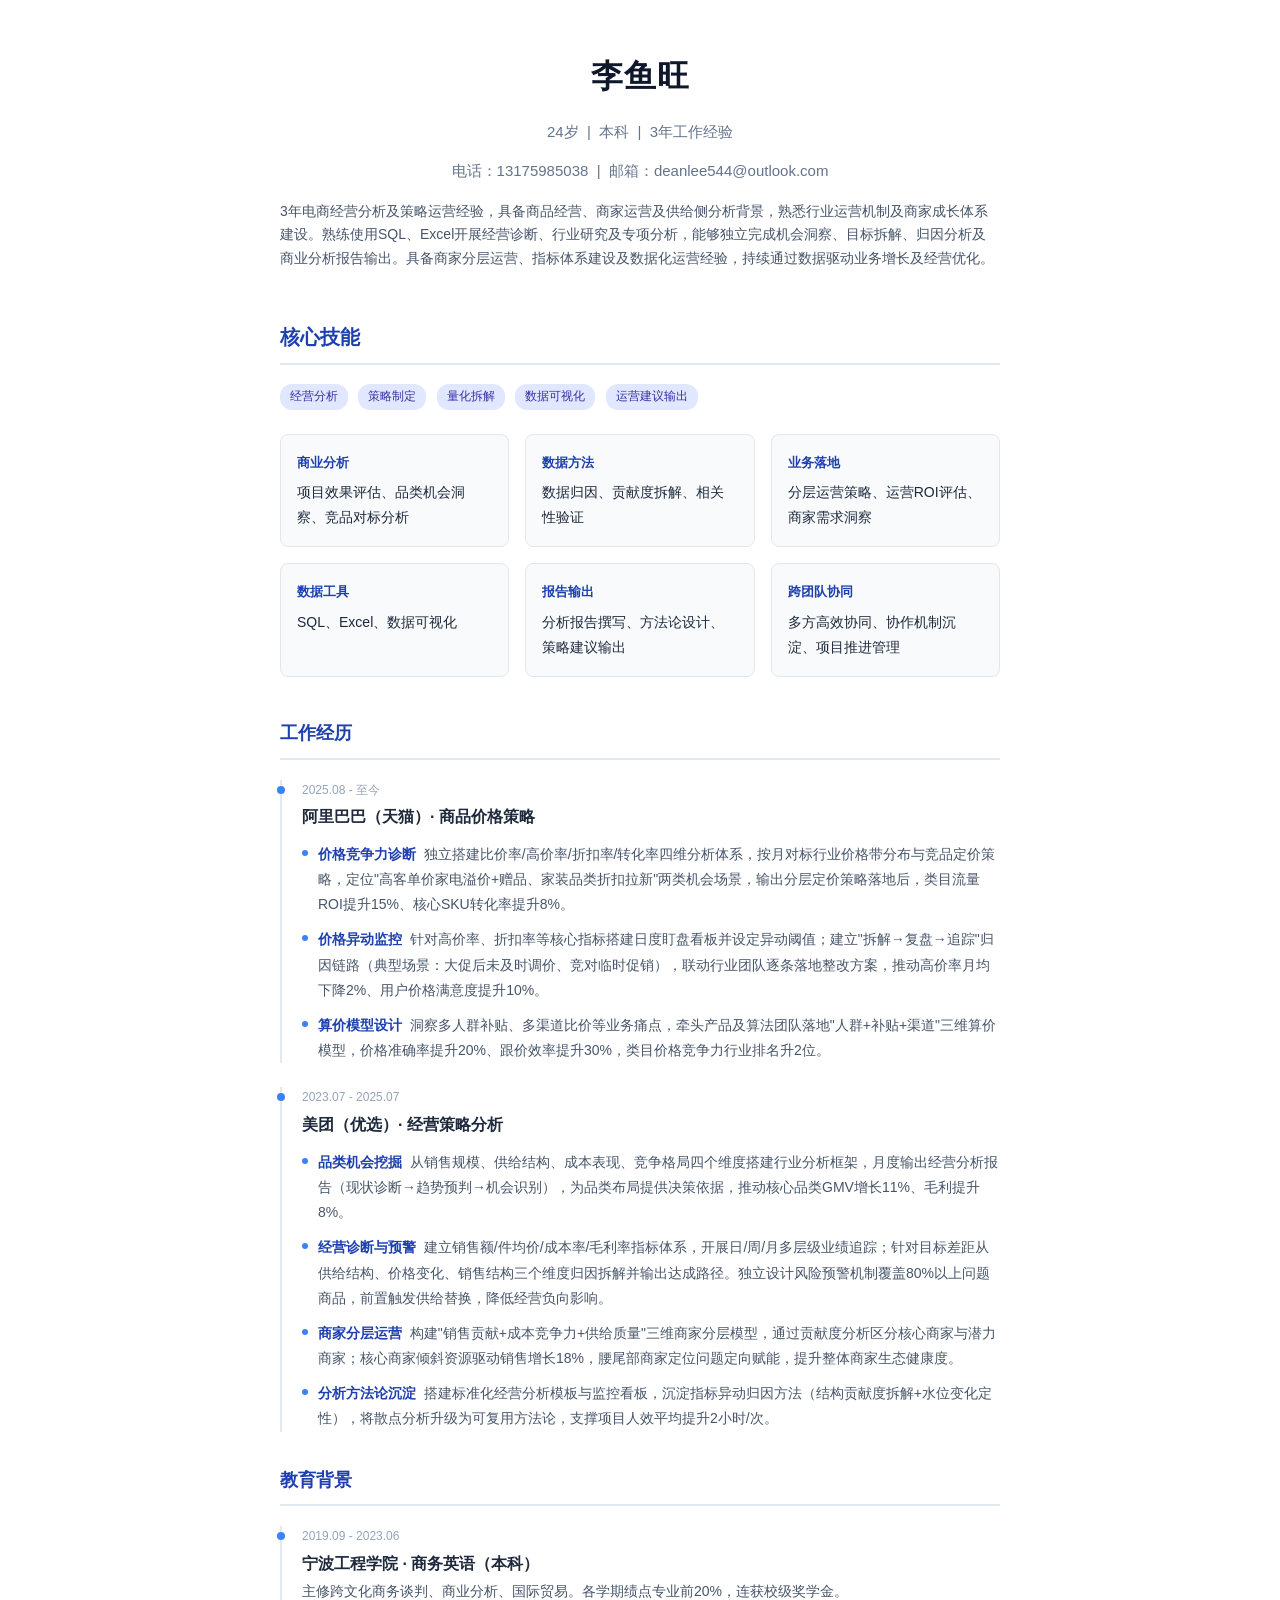
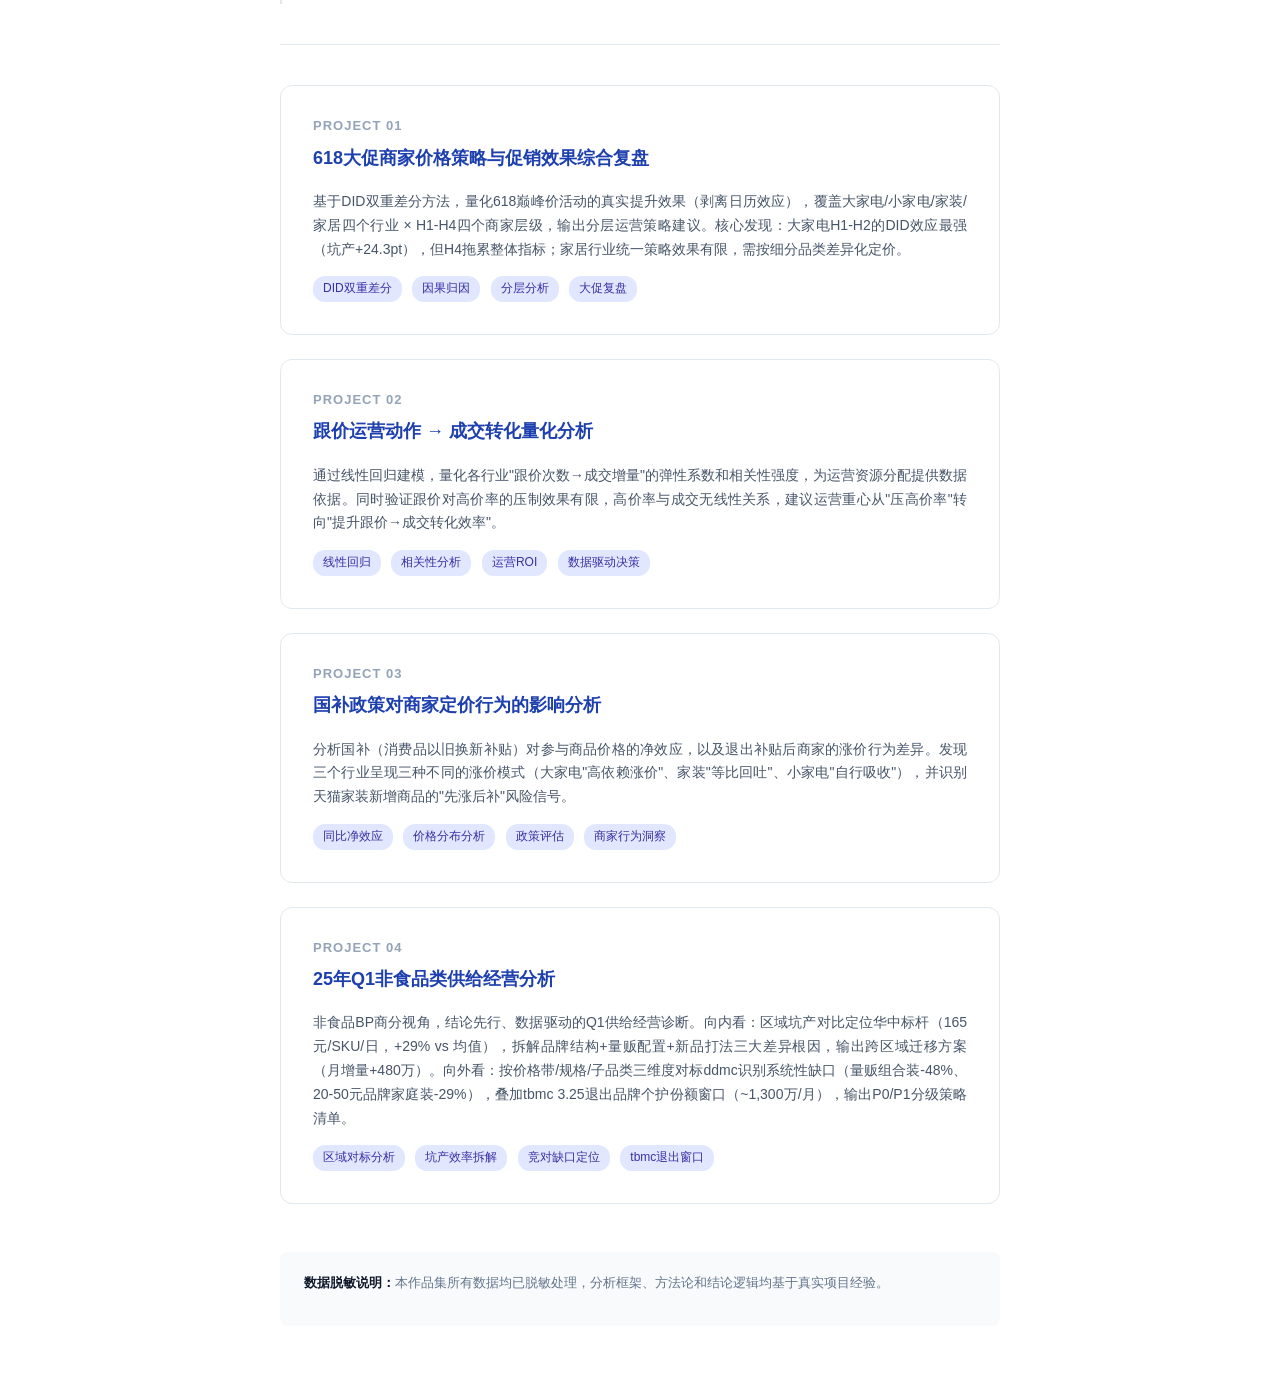
==== commit ba326d2f: "重写工作经历内容和标签：更贴近商分视角" ====
--- a/index.html
+++ b/index.html
@@ -138,9 +138,9 @@
       <div style="font-size:12px;color:#94a3b8;">2025.08 - 至今</div>
       <div style="font-weight:600;color:#1e293b;margin:2px 0;">阿里巴巴（天猫）· 商品价格策略</div>
       <div style="margin-top:10px;">
-        <div style="display:flex;align-items:flex-start;margin-bottom:10px;"><span style="display:inline-block;width:6px;height:6px;background:#3b82f6;border-radius:50%;margin-top:8px;margin-right:10px;flex-shrink:0;"></span><div style="font-size:14px;color:#475569;line-height:1.8;"><strong style="color:#1e40af;">价格分析框架</strong>&nbsp;&nbsp;构建"比价率-高价率-折扣率-转化率"四维分析框架，通过行业对标与竞品追踪识别价格机会点，输出分层定价策略，推动类目流量ROI提升15%、核心SKU转化率提升8%。</div></div>
-        <div style="display:flex;align-items:flex-start;margin-bottom:10px;"><span style="display:inline-block;width:6px;height:6px;background:#3b82f6;border-radius:50%;margin-top:8px;margin-right:10px;flex-shrink:0;"></span><div style="font-size:14px;color:#475569;line-height:1.8;"><strong style="color:#1e40af;">异动归因体系</strong>&nbsp;&nbsp;搭建价格经营指标体系及日度监控看板，设计异动阈值预警机制；通过"结构拆解+场景复盘+竞对追踪"三步归因定位问题根因，联动行业团队落地整改，推动高价率月均下降2%、用户价格满意度提升10%。</div></div>
-        <div style="display:flex;align-items:flex-start;margin-bottom:10px;"><span style="display:inline-block;width:6px;height:6px;background:#3b82f6;border-radius:50%;margin-top:8px;margin-right:10px;flex-shrink:0;"></span><div style="font-size:14px;color:#475569;line-height:1.8;"><strong style="color:#1e40af;">产品能力建设</strong>&nbsp;&nbsp;牵头产品与算法团队推进比价/跟价能力建设，参与设计"人群+补贴+渠道"三维算价模型，推动价格准确率提升20%、跟价效率提升30%，类目价格竞争力行业排名升2位。</div></div>
+        <div style="display:flex;align-items:flex-start;margin-bottom:10px;"><span style="display:inline-block;width:6px;height:6px;background:#3b82f6;border-radius:50%;margin-top:8px;margin-right:10px;flex-shrink:0;"></span><div style="font-size:14px;color:#475569;line-height:1.8;"><strong style="color:#1e40af;">价格竞争力诊断</strong>&nbsp;&nbsp;独立搭建比价率/高价率/折扣率/转化率四维分析体系，按月对标行业价格带分布与竞品定价策略，定位"高客单价家电溢价+赠品、家装品类折扣拉新"两类机会场景，输出分层定价策略落地后，类目流量ROI提升15%、核心SKU转化率提升8%。</div></div>
+        <div style="display:flex;align-items:flex-start;margin-bottom:10px;"><span style="display:inline-block;width:6px;height:6px;background:#3b82f6;border-radius:50%;margin-top:8px;margin-right:10px;flex-shrink:0;"></span><div style="font-size:14px;color:#475569;line-height:1.8;"><strong style="color:#1e40af;">价格异动监控</strong>&nbsp;&nbsp;针对高价率、折扣率等核心指标搭建日度盯盘看板并设定异动阈值；建立"拆解→复盘→追踪"归因链路（典型场景：大促后未及时调价、竞对临时促销），联动行业团队逐条落地整改方案，推动高价率月均下降2%、用户价格满意度提升10%。</div></div>
+        <div style="display:flex;align-items:flex-start;margin-bottom:10px;"><span style="display:inline-block;width:6px;height:6px;background:#3b82f6;border-radius:50%;margin-top:8px;margin-right:10px;flex-shrink:0;"></span><div style="font-size:14px;color:#475569;line-height:1.8;"><strong style="color:#1e40af;">算价模型设计</strong>&nbsp;&nbsp;洞察多人群补贴、多渠道比价等业务痛点，牵头产品及算法团队落地"人群+补贴+渠道"三维算价模型，价格准确率提升20%、跟价效率提升30%，类目价格竞争力行业排名升2位。</div></div>
       </div>
     </div>
     <div style="border-left:2px solid #e2e8f0;padding-left:20px;margin-bottom:24px;position:relative;">
@@ -148,10 +148,10 @@
       <div style="font-size:12px;color:#94a3b8;">2023.07 - 2025.07</div>
       <div style="font-weight:600;color:#1e293b;margin:2px 0;">美团（优选）· 经营策略分析</div>
       <div style="margin-top:10px;">
-        <div style="display:flex;align-items:flex-start;margin-bottom:10px;"><span style="display:inline-block;width:6px;height:6px;background:#3b82f6;border-radius:50%;margin-top:8px;margin-right:10px;flex-shrink:0;"></span><div style="font-size:14px;color:#475569;line-height:1.8;"><strong style="color:#1e40af;">行业分析框架</strong>&nbsp;&nbsp;围绕销售规模、供给结构、成本表现及竞争格局构建分析框架，月度输出"现状诊断+趋势预判+机会挖掘"报告，识别品类增长机会及结构性缺口，推动核心品类GMV增长11%、毛利提升8%。</div></div>
-        <div style="display:flex;align-items:flex-start;margin-bottom:10px;"><span style="display:inline-block;width:6px;height:6px;background:#3b82f6;border-radius:50%;margin-top:8px;margin-right:10px;flex-shrink:0;"></span><div style="font-size:14px;color:#475569;line-height:1.8;"><strong style="color:#1e40af;">经营监控与归因</strong>&nbsp;&nbsp;建立销售额、件均价、成本率、毛利率等指标体系，开展日/周/月多维监控与业绩追踪；针对目标差距从供给、价格、结构维度归因拆解，输出达成路径。独立设计风险预警机制，覆盖80%以上问题商品，实现前置识别与供给替换。</div></div>
-        <div style="display:flex;align-items:flex-start;margin-bottom:10px;"><span style="display:inline-block;width:6px;height:6px;background:#3b82f6;border-radius:50%;margin-top:8px;margin-right:10px;flex-shrink:0;"></span><div style="font-size:14px;color:#475569;line-height:1.8;"><strong style="color:#1e40af;">商家分层体系</strong>&nbsp;&nbsp;基于"销售贡献+成本竞争力+供给质量"三维模型搭建分层体系，通过贡献度分析识别核心与潜力商家，制定差异化资源配置策略，驱动核心商家销售增长18%。</div></div>
-        <div style="display:flex;align-items:flex-start;margin-bottom:10px;"><span style="display:inline-block;width:6px;height:6px;background:#3b82f6;border-radius:50%;margin-top:8px;margin-right:10px;flex-shrink:0;"></span><div style="font-size:14px;color:#475569;line-height:1.8;"><strong style="color:#1e40af;">数据基建</strong>&nbsp;&nbsp;搭建经营分析指标体系、监控看板及标准化分析模板，沉淀指标异动归因方法论（结构贡献度拆解+业务归因定位），支撑项目人效平均提升2小时/次。</div></div>
+        <div style="display:flex;align-items:flex-start;margin-bottom:10px;"><span style="display:inline-block;width:6px;height:6px;background:#3b82f6;border-radius:50%;margin-top:8px;margin-right:10px;flex-shrink:0;"></span><div style="font-size:14px;color:#475569;line-height:1.8;"><strong style="color:#1e40af;">品类机会挖掘</strong>&nbsp;&nbsp;从销售规模、供给结构、成本表现、竞争格局四个维度搭建行业分析框架，月度输出经营分析报告（现状诊断→趋势预判→机会识别），为品类布局提供决策依据，推动核心品类GMV增长11%、毛利提升8%。</div></div>
+        <div style="display:flex;align-items:flex-start;margin-bottom:10px;"><span style="display:inline-block;width:6px;height:6px;background:#3b82f6;border-radius:50%;margin-top:8px;margin-right:10px;flex-shrink:0;"></span><div style="font-size:14px;color:#475569;line-height:1.8;"><strong style="color:#1e40af;">经营诊断与预警</strong>&nbsp;&nbsp;建立销售额/件均价/成本率/毛利率指标体系，开展日/周/月多层级业绩追踪；针对目标差距从供给结构、价格变化、销售结构三个维度归因拆解并输出达成路径。独立设计风险预警机制覆盖80%以上问题商品，前置触发供给替换，降低经营负向影响。</div></div>
+        <div style="display:flex;align-items:flex-start;margin-bottom:10px;"><span style="display:inline-block;width:6px;height:6px;background:#3b82f6;border-radius:50%;margin-top:8px;margin-right:10px;flex-shrink:0;"></span><div style="font-size:14px;color:#475569;line-height:1.8;"><strong style="color:#1e40af;">商家分层运营</strong>&nbsp;&nbsp;构建"销售贡献+成本竞争力+供给质量"三维商家分层模型，通过贡献度分析区分核心商家与潜力商家；核心商家倾斜资源驱动销售增长18%，腰尾部商家定位问题定向赋能，提升整体商家生态健康度。</div></div>
+        <div style="display:flex;align-items:flex-start;margin-bottom:10px;"><span style="display:inline-block;width:6px;height:6px;background:#3b82f6;border-radius:50%;margin-top:8px;margin-right:10px;flex-shrink:0;"></span><div style="font-size:14px;color:#475569;line-height:1.8;"><strong style="color:#1e40af;">分析方法论沉淀</strong>&nbsp;&nbsp;搭建标准化经营分析模板与监控看板，沉淀指标异动归因方法（结构贡献度拆解+水位变化定性），将散点分析升级为可复用方法论，支撑项目人效平均提升2小时/次。</div></div>
       </div>
     </div>
   </div>
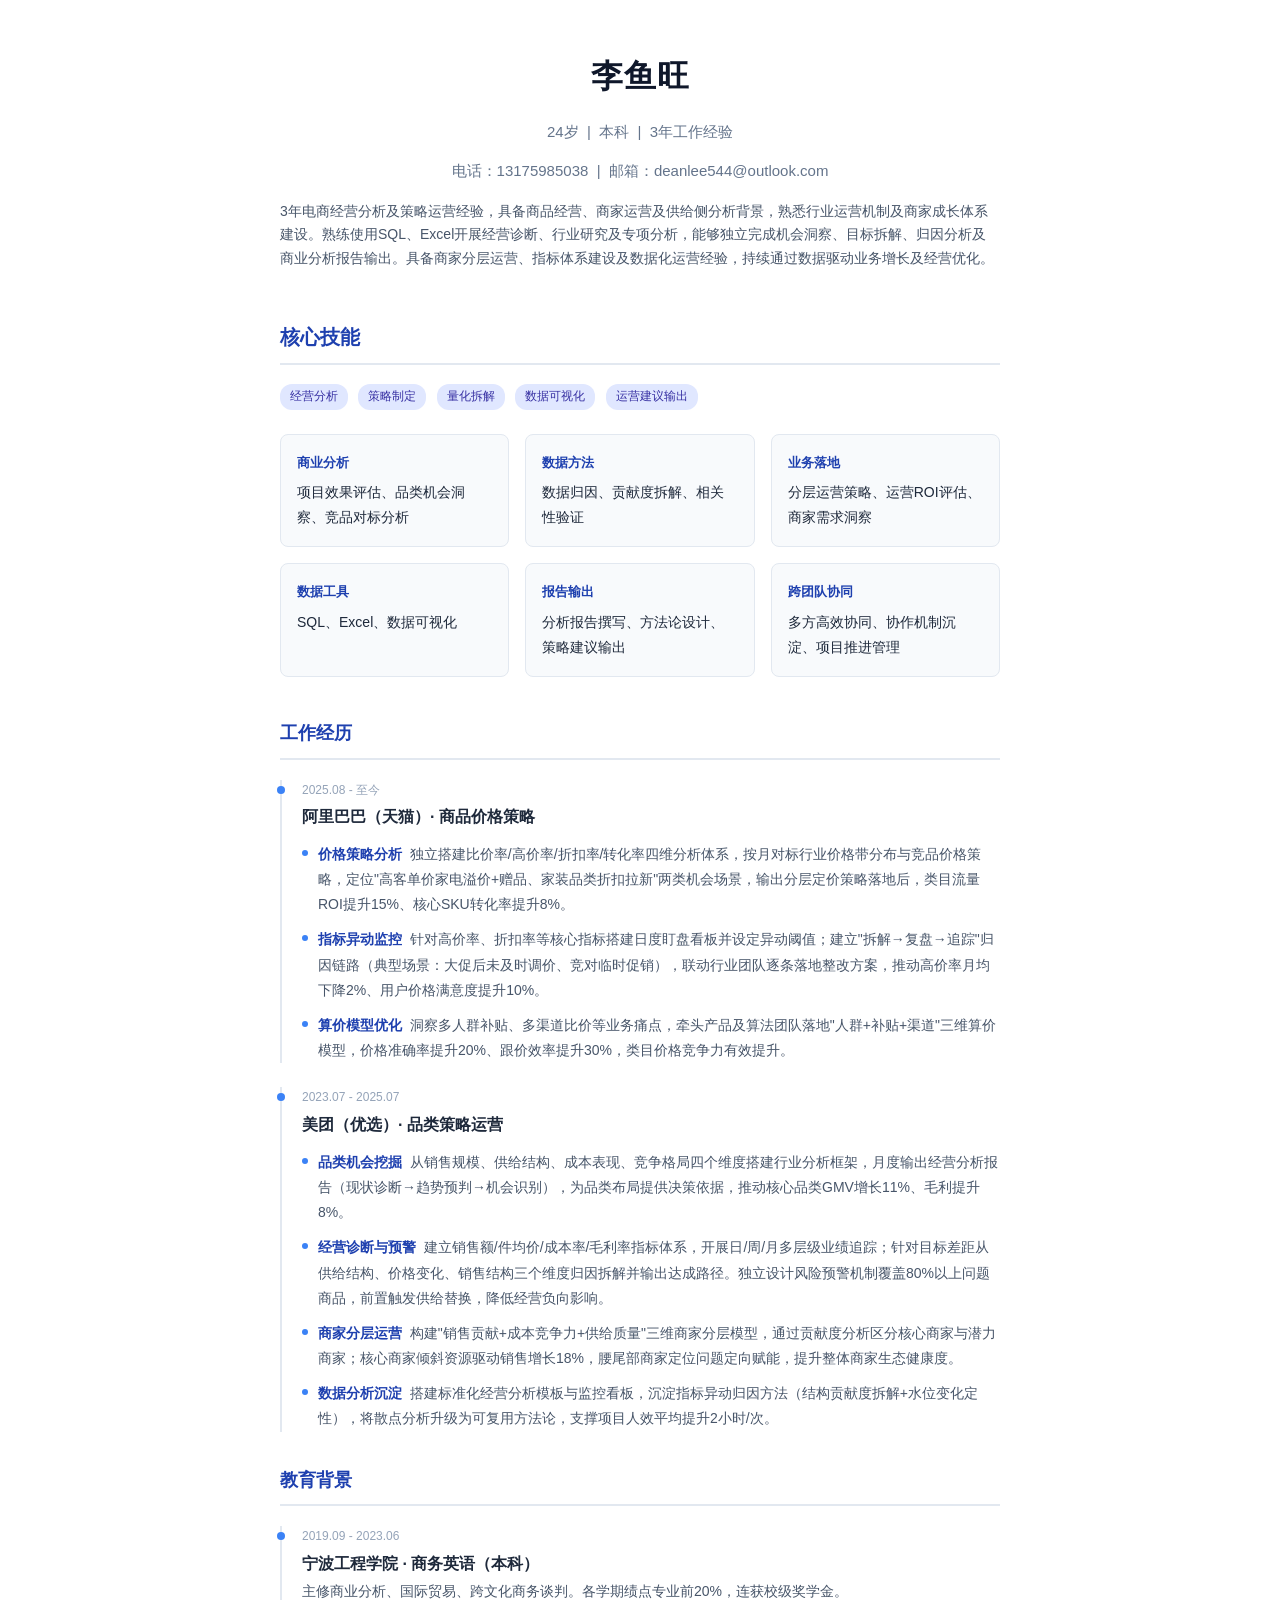
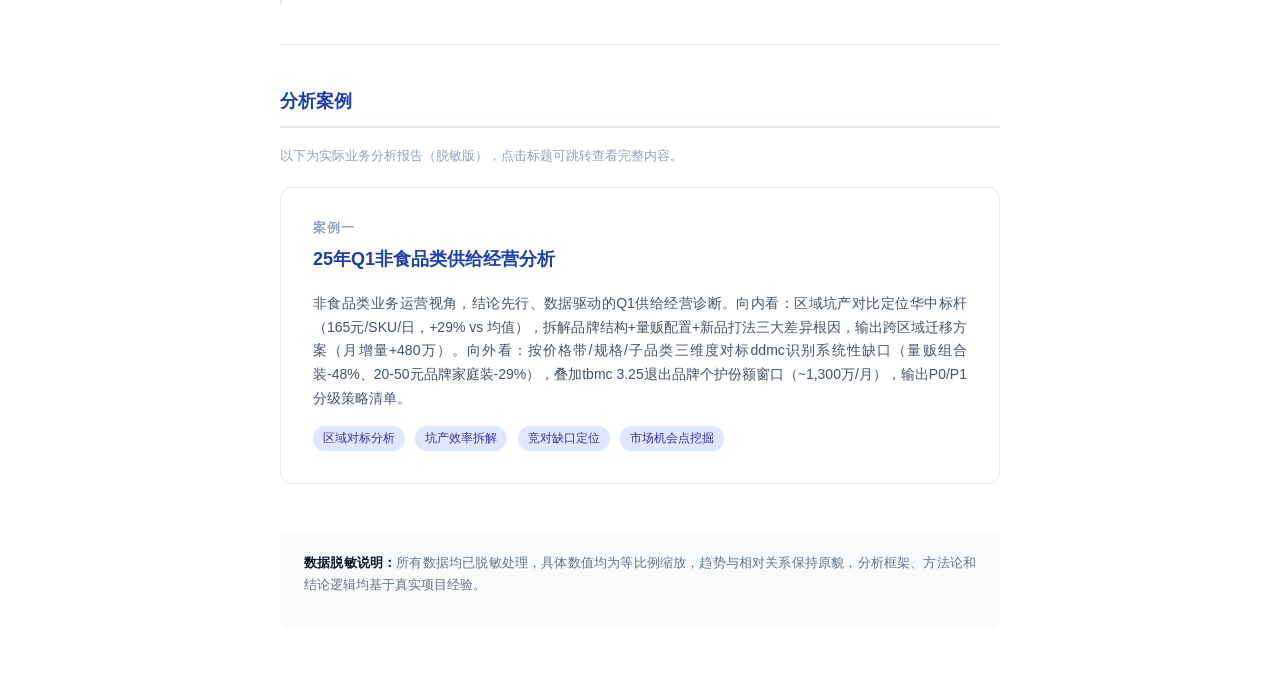
==== commit 807d9b80: "添加分析案例板块标题" ====
--- a/index.html
+++ b/index.html
@@ -138,20 +138,20 @@
       <div style="font-size:12px;color:#94a3b8;">2025.08 - 至今</div>
       <div style="font-weight:600;color:#1e293b;margin:2px 0;">阿里巴巴（天猫）· 商品价格策略</div>
       <div style="margin-top:10px;">
-        <div style="display:flex;align-items:flex-start;margin-bottom:10px;"><span style="display:inline-block;width:6px;height:6px;background:#3b82f6;border-radius:50%;margin-top:8px;margin-right:10px;flex-shrink:0;"></span><div style="font-size:14px;color:#475569;line-height:1.8;"><strong style="color:#1e40af;">价格竞争力诊断</strong>&nbsp;&nbsp;独立搭建比价率/高价率/折扣率/转化率四维分析体系，按月对标行业价格带分布与竞品定价策略，定位"高客单价家电溢价+赠品、家装品类折扣拉新"两类机会场景，输出分层定价策略落地后，类目流量ROI提升15%、核心SKU转化率提升8%。</div></div>
-        <div style="display:flex;align-items:flex-start;margin-bottom:10px;"><span style="display:inline-block;width:6px;height:6px;background:#3b82f6;border-radius:50%;margin-top:8px;margin-right:10px;flex-shrink:0;"></span><div style="font-size:14px;color:#475569;line-height:1.8;"><strong style="color:#1e40af;">价格异动监控</strong>&nbsp;&nbsp;针对高价率、折扣率等核心指标搭建日度盯盘看板并设定异动阈值；建立"拆解→复盘→追踪"归因链路（典型场景：大促后未及时调价、竞对临时促销），联动行业团队逐条落地整改方案，推动高价率月均下降2%、用户价格满意度提升10%。</div></div>
-        <div style="display:flex;align-items:flex-start;margin-bottom:10px;"><span style="display:inline-block;width:6px;height:6px;background:#3b82f6;border-radius:50%;margin-top:8px;margin-right:10px;flex-shrink:0;"></span><div style="font-size:14px;color:#475569;line-height:1.8;"><strong style="color:#1e40af;">算价模型设计</strong>&nbsp;&nbsp;洞察多人群补贴、多渠道比价等业务痛点，牵头产品及算法团队落地"人群+补贴+渠道"三维算价模型，价格准确率提升20%、跟价效率提升30%，类目价格竞争力行业排名升2位。</div></div>
+        <div style="display:flex;align-items:flex-start;margin-bottom:10px;"><span style="display:inline-block;width:6px;height:6px;background:#3b82f6;border-radius:50%;margin-top:8px;margin-right:10px;flex-shrink:0;"></span><div style="font-size:14px;color:#475569;line-height:1.8;"><strong style="color:#1e40af;">价格策略分析</strong>&nbsp;&nbsp;独立搭建比价率/高价率/折扣率/转化率四维分析体系，按月对标行业价格带分布与竞品价格策略，定位"高客单价家电溢价+赠品、家装品类折扣拉新"两类机会场景，输出分层定价策略落地后，类目流量ROI提升15%、核心SKU转化率提升8%。</div></div>
+        <div style="display:flex;align-items:flex-start;margin-bottom:10px;"><span style="display:inline-block;width:6px;height:6px;background:#3b82f6;border-radius:50%;margin-top:8px;margin-right:10px;flex-shrink:0;"></span><div style="font-size:14px;color:#475569;line-height:1.8;"><strong style="color:#1e40af;">指标异动监控</strong>&nbsp;&nbsp;针对高价率、折扣率等核心指标搭建日度盯盘看板并设定异动阈值；建立"拆解→复盘→追踪"归因链路（典型场景：大促后未及时调价、竞对临时促销），联动行业团队逐条落地整改方案，推动高价率月均下降2%、用户价格满意度提升10%。</div></div>
+        <div style="display:flex;align-items:flex-start;margin-bottom:10px;"><span style="display:inline-block;width:6px;height:6px;background:#3b82f6;border-radius:50%;margin-top:8px;margin-right:10px;flex-shrink:0;"></span><div style="font-size:14px;color:#475569;line-height:1.8;"><strong style="color:#1e40af;">算价模型优化</strong>&nbsp;&nbsp;洞察多人群补贴、多渠道比价等业务痛点，牵头产品及算法团队落地"人群+补贴+渠道"三维算价模型，价格准确率提升20%、跟价效率提升30%，类目价格竞争力有效提升。</div></div>
       </div>
     </div>
     <div style="border-left:2px solid #e2e8f0;padding-left:20px;margin-bottom:24px;position:relative;">
       <div style="position:absolute;left:-5px;top:6px;width:8px;height:8px;background:#3b82f6;border-radius:50%;"></div>
       <div style="font-size:12px;color:#94a3b8;">2023.07 - 2025.07</div>
-      <div style="font-weight:600;color:#1e293b;margin:2px 0;">美团（优选）· 经营策略分析</div>
+      <div style="font-weight:600;color:#1e293b;margin:2px 0;">美团（优选）· 品类策略运营</div>
       <div style="margin-top:10px;">
         <div style="display:flex;align-items:flex-start;margin-bottom:10px;"><span style="display:inline-block;width:6px;height:6px;background:#3b82f6;border-radius:50%;margin-top:8px;margin-right:10px;flex-shrink:0;"></span><div style="font-size:14px;color:#475569;line-height:1.8;"><strong style="color:#1e40af;">品类机会挖掘</strong>&nbsp;&nbsp;从销售规模、供给结构、成本表现、竞争格局四个维度搭建行业分析框架，月度输出经营分析报告（现状诊断→趋势预判→机会识别），为品类布局提供决策依据，推动核心品类GMV增长11%、毛利提升8%。</div></div>
         <div style="display:flex;align-items:flex-start;margin-bottom:10px;"><span style="display:inline-block;width:6px;height:6px;background:#3b82f6;border-radius:50%;margin-top:8px;margin-right:10px;flex-shrink:0;"></span><div style="font-size:14px;color:#475569;line-height:1.8;"><strong style="color:#1e40af;">经营诊断与预警</strong>&nbsp;&nbsp;建立销售额/件均价/成本率/毛利率指标体系，开展日/周/月多层级业绩追踪；针对目标差距从供给结构、价格变化、销售结构三个维度归因拆解并输出达成路径。独立设计风险预警机制覆盖80%以上问题商品，前置触发供给替换，降低经营负向影响。</div></div>
         <div style="display:flex;align-items:flex-start;margin-bottom:10px;"><span style="display:inline-block;width:6px;height:6px;background:#3b82f6;border-radius:50%;margin-top:8px;margin-right:10px;flex-shrink:0;"></span><div style="font-size:14px;color:#475569;line-height:1.8;"><strong style="color:#1e40af;">商家分层运营</strong>&nbsp;&nbsp;构建"销售贡献+成本竞争力+供给质量"三维商家分层模型，通过贡献度分析区分核心商家与潜力商家；核心商家倾斜资源驱动销售增长18%，腰尾部商家定位问题定向赋能，提升整体商家生态健康度。</div></div>
-        <div style="display:flex;align-items:flex-start;margin-bottom:10px;"><span style="display:inline-block;width:6px;height:6px;background:#3b82f6;border-radius:50%;margin-top:8px;margin-right:10px;flex-shrink:0;"></span><div style="font-size:14px;color:#475569;line-height:1.8;"><strong style="color:#1e40af;">分析方法论沉淀</strong>&nbsp;&nbsp;搭建标准化经营分析模板与监控看板，沉淀指标异动归因方法（结构贡献度拆解+水位变化定性），将散点分析升级为可复用方法论，支撑项目人效平均提升2小时/次。</div></div>
+        <div style="display:flex;align-items:flex-start;margin-bottom:10px;"><span style="display:inline-block;width:6px;height:6px;background:#3b82f6;border-radius:50%;margin-top:8px;margin-right:10px;flex-shrink:0;"></span><div style="font-size:14px;color:#475569;line-height:1.8;"><strong style="color:#1e40af;">数据分析沉淀</strong>&nbsp;&nbsp;搭建标准化经营分析模板与监控看板，沉淀指标异动归因方法（结构贡献度拆解+水位变化定性），将散点分析升级为可复用方法论，支撑项目人效平均提升2小时/次。</div></div>
       </div>
     </div>
   </div>
@@ -162,70 +162,30 @@
       <div style="position:absolute;left:-5px;top:6px;width:8px;height:8px;background:#3b82f6;border-radius:50%;"></div>
       <div style="font-size:12px;color:#94a3b8;">2019.09 - 2023.06</div>
       <div style="font-weight:600;color:#1e293b;margin:2px 0;">宁波工程学院 · 商务英语（本科）</div>
-      <div style="font-size:14px;color:#475569;line-height:1.7;">主修跨文化商务谈判、商业分析、国际贸易。各学期绩点专业前20%，连获校级奖学金。</div>
+      <div style="font-size:14px;color:#475569;line-height:1.7;">主修商业分析、国际贸易、跨文化商务谈判。各学期绩点专业前20%，连获校级奖学金。</div>
     </div>
   </div>
 
 <hr style="border:none;border-top:1px solid #e2e8f0;margin:40px 0;">
 
-<div class="project-card">
-  <div class="project-num">PROJECT 01</div>
-  <h2><a href="01_618大促商家价格策略与促销效果复盘.html">618大促商家价格策略与促销效果综合复盘</a></h2>
-  <p class="project-desc">
-    基于DID双重差分方法，量化618巅峰价活动的真实提升效果（剥离日历效应），覆盖大家电/小家电/家装/家居四个行业 × H1-H4四个商家层级，输出分层运营策略建议。核心发现：大家电H1-H2的DID效应最强（坑产+24.3pt），但H4拖累整体指标；家居行业统一策略效果有限，需按细分品类差异化定价。
-  </p>
-  <div class="project-tags">
-    <span class="method-tag">DID双重差分</span>
-    <span class="method-tag">因果归因</span>
-    <span class="method-tag">分层分析</span>
-    <span class="method-tag">大促复盘</span>
-  </div>
-</div>
+<h2 style="border-bottom:2px solid #e2e8f0;padding-bottom:8px;font-size:18px;color:#1e40af;">分析案例</h2>
+<p style="font-size:13px;color:#94a3b8;margin-top:12px;margin-bottom:20px;">以下为实际业务分析报告（脱敏版），点击标题可跳转查看完整内容。</p>
 
 <div class="project-card">
-  <div class="project-num">PROJECT 02</div>
-  <h2><a href="02_跟价运营动作与成交转化量化分析.html">跟价运营动作 → 成交转化量化分析</a></h2>
-  <p class="project-desc">
-    通过线性回归建模，量化各行业"跟价次数→成交增量"的弹性系数和相关性强度，为运营资源分配提供数据依据。同时验证跟价对高价率的压制效果有限，高价率与成交无线性关系，建议运营重心从"压高价率"转向"提升跟价→成交转化效率"。
-  </p>
-  <div class="project-tags">
-    <span class="method-tag">线性回归</span>
-    <span class="method-tag">相关性分析</span>
-    <span class="method-tag">运营ROI</span>
-    <span class="method-tag">数据驱动决策</span>
-  </div>
-</div>
-
-<div class="project-card">
-  <div class="project-num">PROJECT 03</div>
-  <h2><a href="03_国补政策对商家定价行为的影响分析.html">国补政策对商家定价行为的影响分析</a></h2>
-  <p class="project-desc">
-    分析国补（消费品以旧换新补贴）对参与商品价格的净效应，以及退出补贴后商家的涨价行为差异。发现三个行业呈现三种不同的涨价模式（大家电"高依赖涨价"、家装"等比回吐"、小家电"自行吸收"），并识别天猫家装新增商品的"先涨后补"风险信号。
-  </p>
-  <div class="project-tags">
-    <span class="method-tag">同比净效应</span>
-    <span class="method-tag">价格分布分析</span>
-    <span class="method-tag">政策评估</span>
-    <span class="method-tag">商家行为洞察</span>
-  </div>
-</div>
-
-<div class="project-card">
-  <div class="project-num">PROJECT 04</div>
+  <div class="project-num">案例一</div>
   <h2><a href="04_非食品类机会点分析与运营策略.html">25年Q1非食品类供给经营分析</a></h2>
   <p class="project-desc">
-    非食品BP商分视角，结论先行、数据驱动的Q1供给经营诊断。向内看：区域坑产对比定位华中标杆（165元/SKU/日，+29% vs 均值），拆解品牌结构+量贩配置+新品打法三大差异根因，输出跨区域迁移方案（月增量+480万）。向外看：按价格带/规格/子品类三维度对标ddmc识别系统性缺口（量贩组合装-48%、20-50元品牌家庭装-29%），叠加tbmc 3.25退出品牌个护份额窗口（~1,300万/月），输出P0/P1分级策略清单。
+    非食品类业务运营视角，结论先行、数据驱动的Q1供给经营诊断。向内看：区域坑产对比定位华中标杆（165元/SKU/日，+29% vs 均值），拆解品牌结构+量贩配置+新品打法三大差异根因，输出跨区域迁移方案（月增量+480万）。向外看：按价格带/规格/子品类三维度对标ddmc识别系统性缺口（量贩组合装-48%、20-50元品牌家庭装-29%），叠加tbmc 3.25退出品牌个护份额窗口（~1,300万/月），输出P0/P1分级策略清单。
   </p>
   <div class="project-tags">
     <span class="method-tag">区域对标分析</span>
     <span class="method-tag">坑产效率拆解</span>
     <span class="method-tag">竞对缺口定位</span>
-    <span class="method-tag">tbmc退出窗口</span>
+    <span class="method-tag">市场机会点挖掘</span>
   </div>
 </div>
-
 <div class="note">
-  <p><strong>数据脱敏说明：</strong>本作品集所有数据均已脱敏处理，分析框架、方法论和结论逻辑均基于真实项目经验。</p>
+  <p><strong>数据脱敏说明：</strong>所有数据均已脱敏处理，具体数值均为等比例缩放，趋势与相对关系保持原貌，分析框架、方法论和结论逻辑均基于真实项目经验。</p>
 </div>
 
 </body>
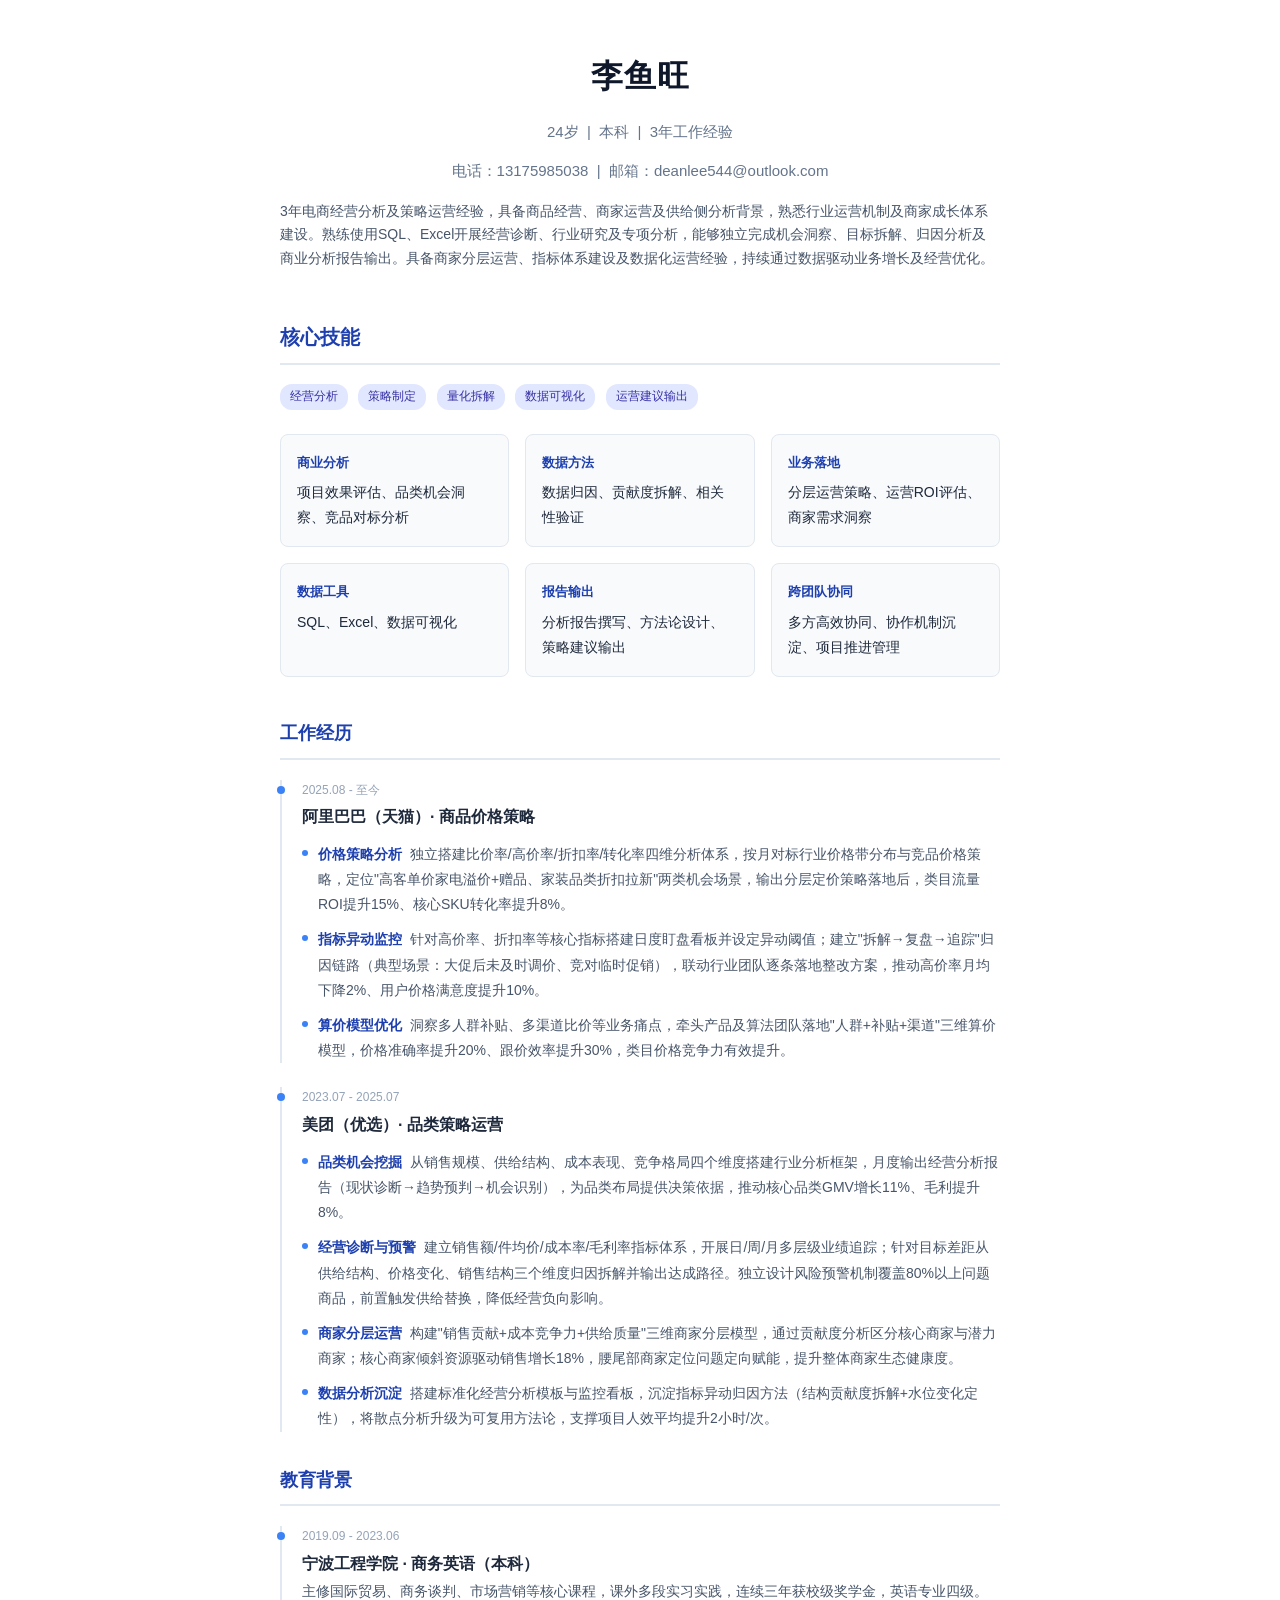
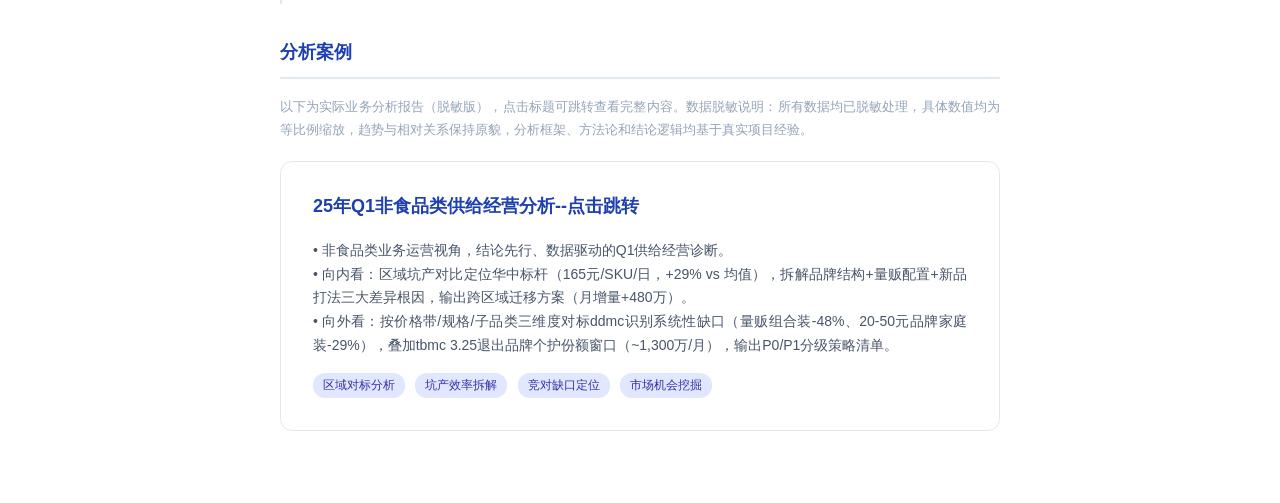
==== commit 3556b22c: "优化教育背景描述及项目卡片排版 - 教育背景：更新为真实课程（国际贸易实务、商务谈判、市场营销），加专业排名前20%、英语专业四级 - 项目描述：加圆点分段，提升可读性 - 删除教育背景与分析案例之间" ====
--- a/index.html
+++ b/index.html
@@ -162,31 +162,26 @@
       <div style="position:absolute;left:-5px;top:6px;width:8px;height:8px;background:#3b82f6;border-radius:50%;"></div>
       <div style="font-size:12px;color:#94a3b8;">2019.09 - 2023.06</div>
       <div style="font-weight:600;color:#1e293b;margin:2px 0;">宁波工程学院 · 商务英语（本科）</div>
-      <div style="font-size:14px;color:#475569;line-height:1.7;">主修商业分析、国际贸易、跨文化商务谈判。各学期绩点专业前20%，连获校级奖学金。</div>
+      <div style="font-size:14px;color:#475569;line-height:1.7;">主修国际贸易、商务谈判、市场营销等核心课程，课外多段实习实践，连续三年获校级奖学金，英语专业四级。</div>
     </div>
   </div>
 
-<hr style="border:none;border-top:1px solid #e2e8f0;margin:40px 0;">
-
-<h2 style="border-bottom:2px solid #e2e8f0;padding-bottom:8px;font-size:18px;color:#1e40af;">分析案例</h2>
-<p style="font-size:13px;color:#94a3b8;margin-top:12px;margin-bottom:20px;">以下为实际业务分析报告（脱敏版），点击标题可跳转查看完整内容。</p>
+  <h2 style="border-bottom:2px solid #e2e8f0;padding-bottom:8px;font-size:18px;color:#1e40af;margin-top:32px;">分析案例</h2>
+  <p style="font-size:13px;color:#94a3b8;margin-top:12px;margin-bottom:20px;">以下为实际业务分析报告（脱敏版），点击标题可跳转查看完整内容。数据脱敏说明：所有数据均已脱敏处理，具体数值均为等比例缩放，趋势与相对关系保持原貌，分析框架、方法论和结论逻辑均基于真实项目经验。</p>
 
 <div class="project-card">
-  <div class="project-num">案例一</div>
-  <h2><a href="04_非食品类机会点分析与运营策略.html">25年Q1非食品类供给经营分析</a></h2>
+  <h2><a href="04_非食品类机会点分析与运营策略.html">25年Q1非食品类供给经营分析--点击跳转</a></h2>
   <p class="project-desc">
-    非食品类业务运营视角，结论先行、数据驱动的Q1供给经营诊断。向内看：区域坑产对比定位华中标杆（165元/SKU/日，+29% vs 均值），拆解品牌结构+量贩配置+新品打法三大差异根因，输出跨区域迁移方案（月增量+480万）。向外看：按价格带/规格/子品类三维度对标ddmc识别系统性缺口（量贩组合装-48%、20-50元品牌家庭装-29%），叠加tbmc 3.25退出品牌个护份额窗口（~1,300万/月），输出P0/P1分级策略清单。
+    • 非食品类业务运营视角，结论先行、数据驱动的Q1供给经营诊断。<br>
+    • 向内看：区域坑产对比定位华中标杆（165元/SKU/日，+29% vs 均值），拆解品牌结构+量贩配置+新品打法三大差异根因，输出跨区域迁移方案（月增量+480万）。<br>
+    • 向外看：按价格带/规格/子品类三维度对标ddmc识别系统性缺口（量贩组合装-48%、20-50元品牌家庭装-29%），叠加tbmc 3.25退出品牌个护份额窗口（~1,300万/月），输出P0/P1分级策略清单。
   </p>
   <div class="project-tags">
     <span class="method-tag">区域对标分析</span>
     <span class="method-tag">坑产效率拆解</span>
     <span class="method-tag">竞对缺口定位</span>
-    <span class="method-tag">市场机会点挖掘</span>
+    <span class="method-tag">市场机会挖掘</span>
   </div>
 </div>
-<div class="note">
-  <p><strong>数据脱敏说明：</strong>所有数据均已脱敏处理，具体数值均为等比例缩放，趋势与相对关系保持原貌，分析框架、方法论和结论逻辑均基于真实项目经验。</p>
-</div>
-
 </body>
 </html>
